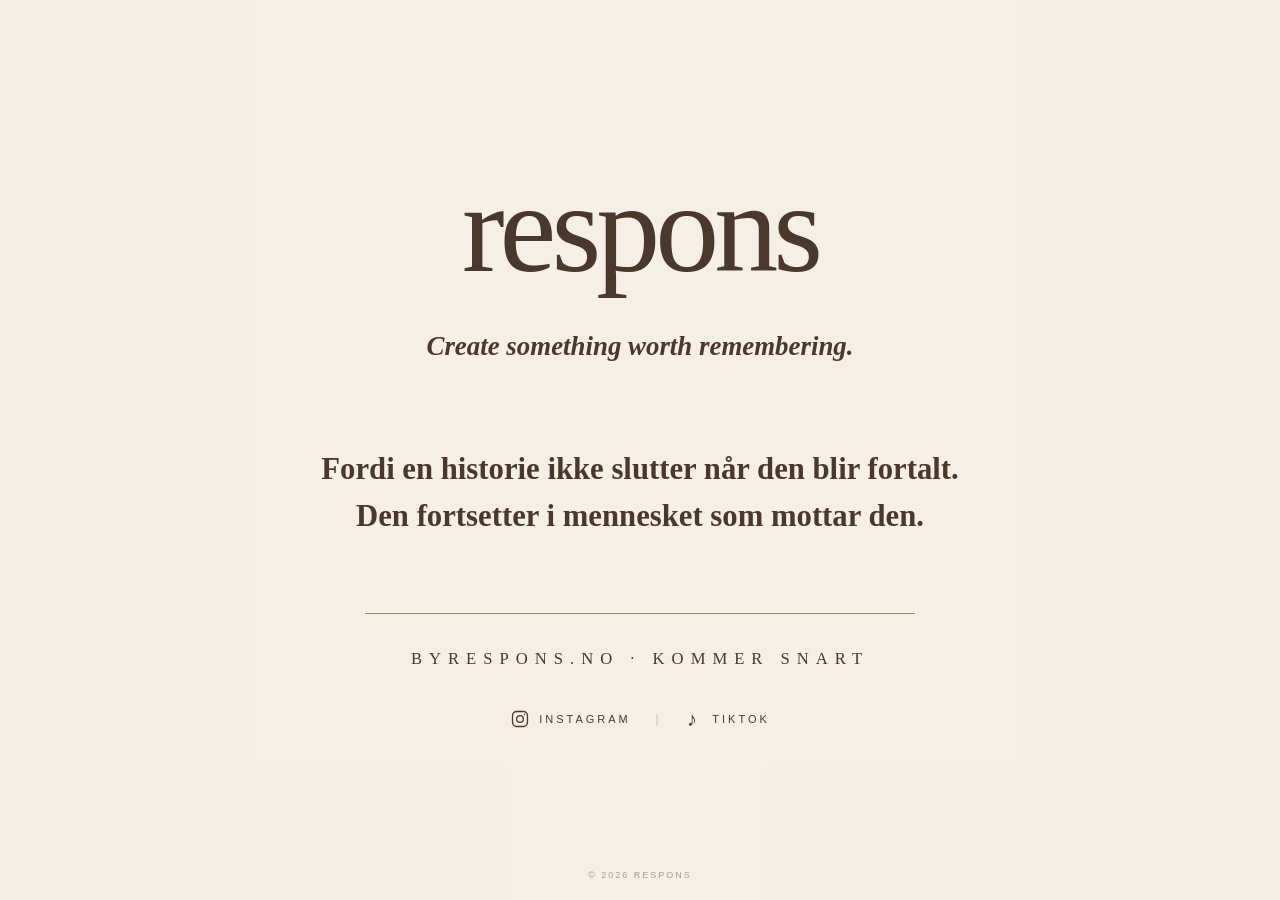
==== index.html @ 5f167d4d "Enhance SEO and improve layout in index.html Updated the title and meta description for SEO. Adjuste" ====
<!DOCTYPE html>
<html lang="no">
<head>
  <meta charset="UTF-8">
  <meta name="viewport" content="width=device-width, initial-scale=1.0">

  <title>RESPONS – Kommer snart</title>
  <meta
    name="description"
    content="RESPONS – Create something worth remembering. Kommer snart."
  >

  <style>

    /* -------------------------
       GRUNNOPPSETT
    ------------------------- */

    * {
      margin: 0;
      padding: 0;
      box-sizing: border-box;
    }

    html,
    body {
      width: 100%;
      min-height: 100%;
    }

    body {
      font-family: Georgia, "Times New Roman", serif;
      color: #4b382d;
      background-color: #f5eee5;
    }


    /* -------------------------
       HOVEDSIDEN
    ------------------------- */

    .page {
      position: relative;

      width: 100%;
      min-height: 100vh;
      min-height: 100svh;

      display: flex;
      justify-content: center;
      align-items: center;

      overflow: hidden;

      padding: 60px 30px;

      background-image: url("background.jpg");
      background-size: cover;
      background-position: center;
      background-repeat: no-repeat;
    }


    /* Et veldig svakt lag over bildet
       gjør teksten lettere å lese */

    .page::before {
      content: "";

      position: absolute;
      inset: 0;

      background: rgba(247, 240, 231, 0.05);

      pointer-events: none;
    }


    /* -------------------------
       INNHOLD
    ------------------------- */

    .content {
      position: relative;
      z-index: 1;

      width: 100%;
      max-width: 1000px;

      text-align: center;
    }


    /* -------------------------
       RESPONS-LOGO
    ------------------------- */

    .logo {
      font-family: Georgia, "Times New Roman", serif;

      font-size: clamp(80px, 10vw, 155px);
      font-weight: 400;

      line-height: 0.9;

      letter-spacing: -5px;

      color: #4b382d;

      text-transform: lowercase;
    }


    /* -------------------------
       ENGELSK TEKST
    ------------------------- */

    .tagline {
      margin-top: 42px;

      font-size: clamp(21px, 2.1vw, 34px);

      font-style: italic;
      font-weight: 600;

      line-height: 1.4;

      color: #4b382d;
    }


    /* -------------------------
       HOVEDTEKST
    ------------------------- */

    .story {
      max-width: 950px;

      margin: 80px auto 0;

      font-size: clamp(22px, 2.4vw, 38px);

      font-weight: 600;

      line-height: 1.55;

      color: #4b382d;
    }


    /* -------------------------
       GRØNN LINJE
    ------------------------- */

    .line {
      width: min(550px, 70%);

      height: 1px;

      margin: 72px auto 35px;

      background-color: #82906f;
    }


    /* -------------------------
       KOMMER SNART
    ------------------------- */

    .coming-soon {
      font-size: clamp(13px, 1.3vw, 19px);

      letter-spacing: 7px;

      text-transform: uppercase;

      color: #4b382d;
    }


    /* -------------------------
       SOSIALE MEDIER
    ------------------------- */

    .socials {
      margin-top: 40px;

      display: flex;
      align-items: center;
      justify-content: center;

      gap: 25px;

      flex-wrap: wrap;
    }


    .social-link {
      display: inline-flex;
      align-items: center;

      gap: 9px;

      color: #4b382d;

      text-decoration: none;

      font-family: Arial, Helvetica, sans-serif;

      font-size: 11px;

      letter-spacing: 3px;

      text-transform: uppercase;

      transition:
        opacity 0.25s ease,
        transform 0.25s ease;
    }


    .social-link:hover {
      opacity: 0.6;
      transform: translateY(-2px);
    }


    .social-divider {
      font-size: 13px;

      color: #4b382d;

      opacity: 0.4;
    }


    /* -------------------------
       INSTAGRAM-IKON
    ------------------------- */

    .instagram-icon {
      width: 20px;
      height: 20px;
    }


    /* -------------------------
       TIKTOK-IKON
    ------------------------- */

    .tiktok-icon {
      width: 20px;
      height: 20px;

      display: flex;
      align-items: center;
      justify-content: center;

      font-family: Arial, sans-serif;

      font-size: 20px;
      font-weight: bold;
    }


    /* -------------------------
       FOOTER
    ------------------------- */

    .footer {
      position: absolute;

      bottom: 20px;
      left: 0;

      width: 100%;

      z-index: 1;

      text-align: center;

      font-family: Arial, Helvetica, sans-serif;

      font-size: 9px;

      letter-spacing: 2px;

      text-transform: uppercase;

      color: #4b382d;

      opacity: 0.45;
    }


    /* -------------------------
       MOBIL
    ------------------------- */

    @media (max-width: 700px) {

      .page {
        padding: 45px 22px 80px;

        background-position: center center;
      }

      .logo {
        font-size: clamp(70px, 23vw, 105px);

        letter-spacing: -4px;
      }

      .tagline {
        margin-top: 28px;

        font-size: 20px;

        line-height: 1.45;
      }

      .story {
        margin-top: 55px;

        font-size: 21px;

        line-height: 1.55;
      }

      .story br {
        display: none;
      }

      .line {
        width: 70%;

        margin-top: 55px;

        margin-bottom: 28px;
      }

      .coming-soon {
        font-size: 12px;

        letter-spacing: 4px;

        line-height: 1.8;
      }

      .socials {
        margin-top: 32px;

        gap: 16px;
      }

      .social-link {
        font-size: 10px;

        letter-spacing: 2px;
      }

    }


    /* -------------------------
       VELDIG SMÅ MOBILER
    ------------------------- */

    @media (max-width: 400px) {

      .logo {
        font-size: 72px;
      }

      .story {
        font-size: 19px;
      }

      .social-divider {
        display: none;
      }

      .socials {
        flex-direction: column;

        gap: 16px;
      }

    }

  </style>
</head>


<body>


  <main class="page">


    <section class="content">


      <!-- LOGO -->

      <h1 class="logo">
        respons
      </h1>


      <!-- TAGLINE -->

      <p class="tagline">
        Create something worth remembering.
      </p>


      <!-- HOVEDTEKST -->

      <p class="story">
        Fordi en historie ikke slutter når den blir fortalt.<br>
        Den fortsetter i mennesket som mottar den.
      </p>


      <!-- LINJE -->

      <div class="line"></div>


      <!-- KOMMER SNART -->

      <p class="coming-soon">
        byrespons.no · kommer snart
      </p>


      <!-- SOSIALE MEDIER -->

      <div class="socials">


        <!-- INSTAGRAM -->

        <a
          class="social-link"
          href="https://www.instagram.com/byrespons/"
          target="_blank"
          rel="noopener noreferrer"
          aria-label="RESPONS på Instagram"
        >

          <svg
            class="instagram-icon"
            viewBox="0 0 24 24"
            fill="none"
            stroke="currentColor"
            stroke-width="1.6"
            stroke-linecap="round"
            stroke-linejoin="round"
          >

            <rect
              x="3"
              y="3"
              width="18"
              height="18"
              rx="5"
            ></rect>

            <circle
              cx="12"
              cy="12"
              r="4"
            ></circle>

            <circle
              cx="17.4"
              cy="6.6"
              r="0.9"
              fill="currentColor"
              stroke="none"
            ></circle>

          </svg>

          <span>
            Instagram
          </span>

        </a>


        <!-- SKILLE -->

        <span class="social-divider">
          |
        </span>


        <!-- TIKTOK -->

        <a
          class="social-link"
          href="https://www.tiktok.com/@byrespons"
          target="_blank"
          rel="noopener noreferrer"
          aria-label="RESPONS på TikTok"
        >

          <span class="tiktok-icon">
            ♪
          </span>

          <span>
            TikTok
          </span>

        </a>


      </div>


    </section>


    <!-- FOOTER -->

    <footer class="footer">
      © 2026 RESPONS
    </footer>


  </main>


</body>
</html>
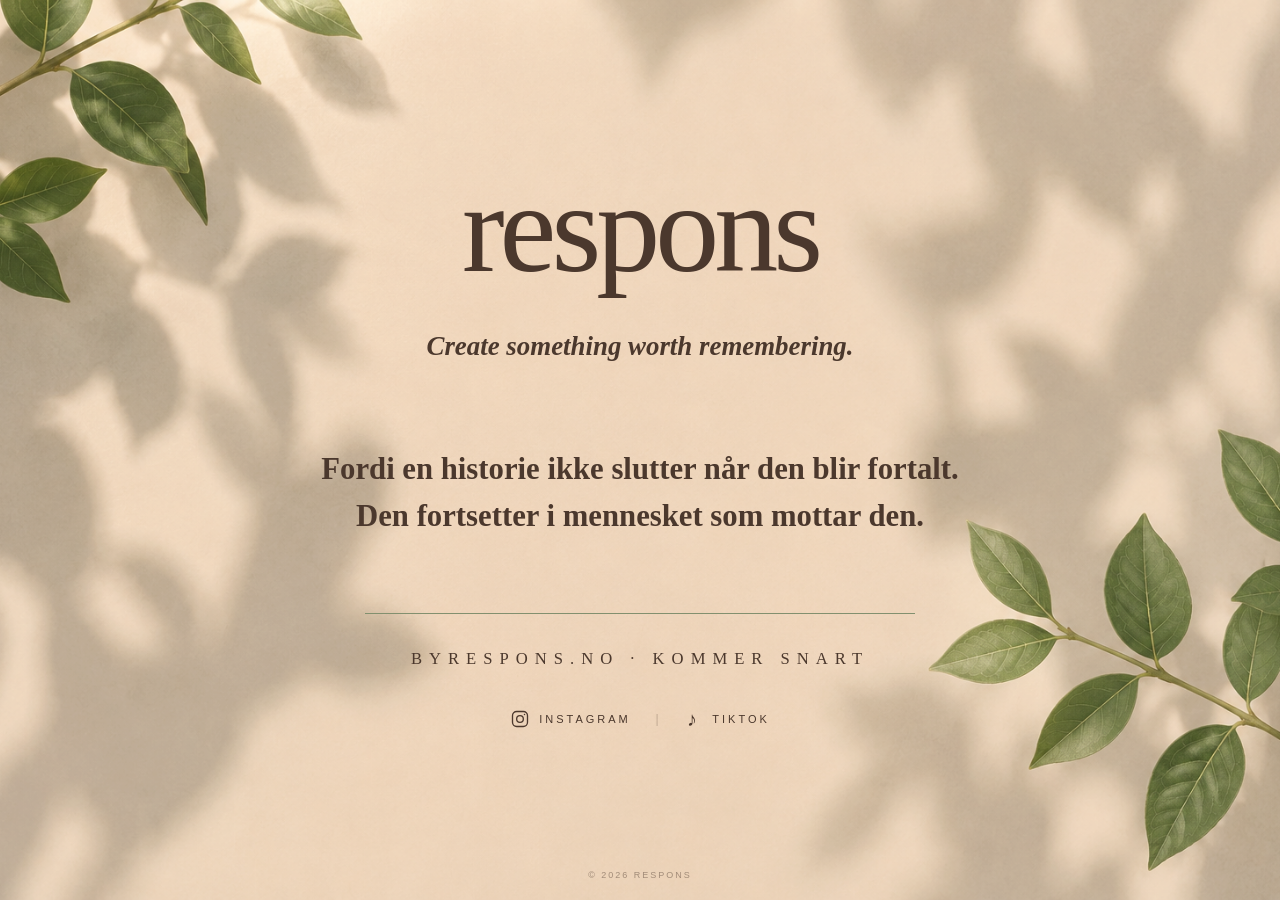
==== commit 81dfd25f: "Change background image to Bakgrunn nettside" ====
--- a/index.html
+++ b/index.html
@@ -54,7 +54,7 @@
 
       padding: 60px 30px;
 
-      background-image: url("background.jpg");
+      background-image: url("Bakgrunn%20nettside.png");
       background-size: cover;
       background-position: center;
       background-repeat: no-repeat;
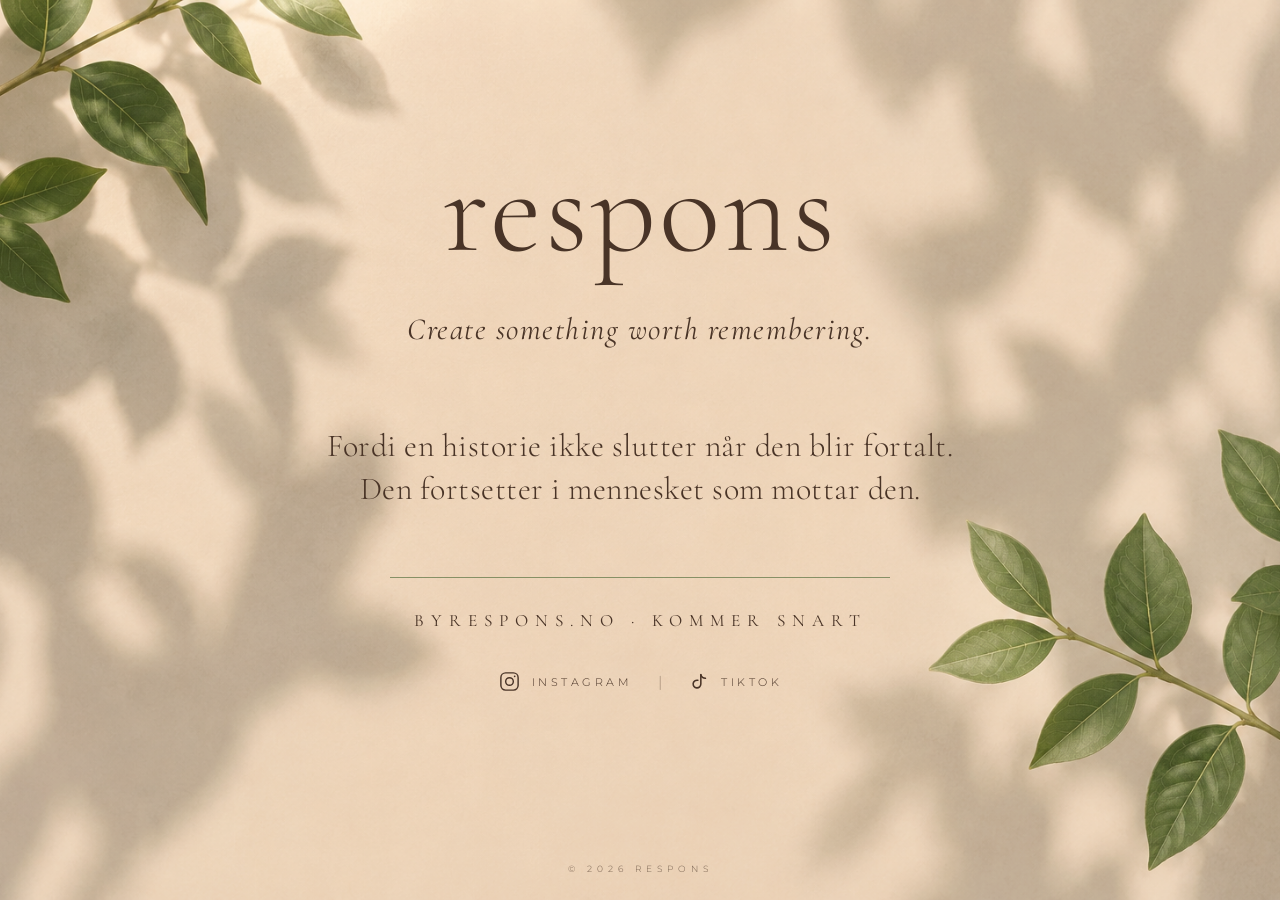
==== commit 1e07f3d3: "Refactor index.html for improved styling and layout Updated styles and structure for better design a" ====
--- a/index.html
+++ b/index.html
@@ -5,16 +5,22 @@
   <meta name="viewport" content="width=device-width, initial-scale=1.0">
 
   <title>RESPONS – Kommer snart</title>
+
   <meta
     name="description"
     content="RESPONS – Create something worth remembering. Kommer snart."
   >
 
+  <!-- Elegante fonter -->
+  <link rel="preconnect" href="https://fonts.googleapis.com">
+  <link rel="preconnect" href="https://fonts.gstatic.com" crossorigin>
+
+  <link
+    href="https://fonts.googleapis.com/css2?family=Cormorant+Garamond:ital,wght@0,300;0,400;1,400&family=Montserrat:wght@300;400&display=swap"
+    rel="stylesheet"
+  >
+
   <style>
-
-    /* -------------------------
-       GRUNNOPPSETT
-    ------------------------- */
 
     * {
       margin: 0;
@@ -29,15 +35,9 @@
     }
 
     body {
-      font-family: Georgia, "Times New Roman", serif;
-      color: #4b382d;
-      background-color: #f5eee5;
-    }
-
-
-    /* -------------------------
-       HOVEDSIDEN
-    ------------------------- */
+      background: #f3e6d4;
+      color: #493427;
+    }
 
     .page {
       position: relative;
@@ -47,169 +47,166 @@
       min-height: 100svh;
 
       display: flex;
+      align-items: center;
       justify-content: center;
-      align-items: center;
 
       overflow: hidden;
 
-      padding: 60px 30px;
+      padding: 55px 30px 80px;
 
       background-image: url("Bakgrunn%20nettside.png");
       background-size: cover;
-      background-position: center;
+      background-position: center center;
       background-repeat: no-repeat;
     }
 
-
-    /* Et veldig svakt lag over bildet
-       gjør teksten lettere å lese */
-
+    /* Svært svakt varmt filter */
     .page::before {
       content: "";
 
       position: absolute;
       inset: 0;
 
-      background: rgba(247, 240, 231, 0.05);
+      background: rgba(246, 231, 211, 0.025);
 
       pointer-events: none;
     }
-
-
-    /* -------------------------
-       INNHOLD
-    ------------------------- */
 
     .content {
       position: relative;
-      z-index: 1;
+      z-index: 2;
 
       width: 100%;
-      max-width: 1000px;
+      max-width: 1050px;
 
       text-align: center;
-    }
-
-
-    /* -------------------------
-       RESPONS-LOGO
-    ------------------------- */
+
+      transform: translateY(-10px);
+    }
+
+
+    /* RESPONS */
 
     .logo {
-      font-family: Georgia, "Times New Roman", serif;
-
-      font-size: clamp(80px, 10vw, 155px);
+      font-family: "Cormorant Garamond", Georgia, serif;
+
+      font-size: clamp(100px, 10vw, 170px);
+
+      font-weight: 300;
+
+      line-height: 0.75;
+
+      letter-spacing: 3px;
+
+      color: #493427;
+
+      text-transform: lowercase;
+    }
+
+
+    /* CREATE SOMETHING... */
+
+    .tagline {
+      margin-top: 54px;
+
+      font-family: "Cormorant Garamond", Georgia, serif;
+
+      font-size: clamp(26px, 2.4vw, 39px);
+
       font-weight: 400;
 
-      line-height: 0.9;
-
-      letter-spacing: -5px;
-
-      color: #4b382d;
-
-      text-transform: lowercase;
-    }
-
-
-    /* -------------------------
-       ENGELSK TEKST
-    ------------------------- */
-
-    .tagline {
-      margin-top: 42px;
-
-      font-size: clamp(21px, 2.1vw, 34px);
-
       font-style: italic;
-      font-weight: 600;
-
-      line-height: 1.4;
-
-      color: #4b382d;
-    }
-
-
-    /* -------------------------
-       HOVEDTEKST
-    ------------------------- */
+
+      letter-spacing: 1.5px;
+
+      line-height: 1.2;
+
+      color: #493427;
+    }
+
+
+    /* NORSK TEKST */
 
     .story {
       max-width: 950px;
 
-      margin: 80px auto 0;
-
-      font-size: clamp(22px, 2.4vw, 38px);
-
-      font-weight: 600;
-
-      line-height: 1.55;
-
-      color: #4b382d;
-    }
-
-
-    /* -------------------------
-       GRØNN LINJE
-    ------------------------- */
+      margin: 75px auto 0;
+
+      font-family: "Cormorant Garamond", Georgia, serif;
+
+      font-size: clamp(27px, 2.5vw, 42px);
+
+      font-weight: 300;
+
+      letter-spacing: 0.5px;
+
+      line-height: 1.35;
+
+      color: #493427;
+    }
+
+
+    /* LINJE */
 
     .line {
-      width: min(550px, 70%);
+      width: min(500px, 65%);
 
       height: 1px;
 
-      margin: 72px auto 35px;
-
-      background-color: #82906f;
-    }
-
-
-    /* -------------------------
-       KOMMER SNART
-    ------------------------- */
+      margin: 67px auto 32px;
+
+      background-color: rgba(101, 122, 74, 0.75);
+    }
+
+
+    /* BYRESPONS.NO */
 
     .coming-soon {
-      font-size: clamp(13px, 1.3vw, 19px);
+      font-family: "Cormorant Garamond", Georgia, serif;
+
+      font-size: clamp(15px, 1.35vw, 21px);
+
+      font-weight: 400;
 
       letter-spacing: 7px;
 
       text-transform: uppercase;
 
-      color: #4b382d;
-    }
-
-
-    /* -------------------------
-       SOSIALE MEDIER
-    ------------------------- */
+      color: #493427;
+    }
+
+
+    /* SOSIALE MEDIER */
 
     .socials {
-      margin-top: 40px;
+      margin-top: 39px;
 
       display: flex;
       align-items: center;
       justify-content: center;
 
-      gap: 25px;
+      gap: 26px;
 
       flex-wrap: wrap;
     }
-
 
     .social-link {
       display: inline-flex;
       align-items: center;
 
-      gap: 9px;
-
-      color: #4b382d;
+      gap: 11px;
+
+      color: #493427;
 
       text-decoration: none;
 
-      font-family: Arial, Helvetica, sans-serif;
+      font-family: "Montserrat", Arial, sans-serif;
 
       font-size: 11px;
 
-      letter-spacing: 3px;
+      font-weight: 300;
+
+      letter-spacing: 3.5px;
 
       text-transform: uppercase;
 
@@ -218,113 +215,115 @@
         transform 0.25s ease;
     }
 
-
     .social-link:hover {
-      opacity: 0.6;
+      opacity: 0.55;
       transform: translateY(-2px);
     }
 
-
     .social-divider {
-      font-size: 13px;
-
-      color: #4b382d;
-
-      opacity: 0.4;
-    }
-
-
-    /* -------------------------
-       INSTAGRAM-IKON
-    ------------------------- */
+      font-family: "Montserrat", Arial, sans-serif;
+
+      font-size: 15px;
+
+      font-weight: 300;
+
+      opacity: 0.45;
+    }
+
+
+    /* INSTAGRAM */
 
     .instagram-icon {
-      width: 20px;
-      height: 20px;
-    }
-
-
-    /* -------------------------
-       TIKTOK-IKON
-    ------------------------- */
+      width: 23px;
+      height: 23px;
+    }
+
+
+    /* TIKTOK */
 
     .tiktok-icon {
-      width: 20px;
-      height: 20px;
-
-      display: flex;
+      width: 22px;
+      height: 22px;
+
+      display: inline-flex;
       align-items: center;
       justify-content: center;
-
-      font-family: Arial, sans-serif;
-
-      font-size: 20px;
-      font-weight: bold;
-    }
-
-
-    /* -------------------------
-       FOOTER
-    ------------------------- */
+    }
+
+
+    /* FOOTER */
 
     .footer {
       position: absolute;
 
-      bottom: 20px;
+      bottom: 26px;
       left: 0;
 
       width: 100%;
 
-      z-index: 1;
+      z-index: 2;
 
       text-align: center;
 
-      font-family: Arial, Helvetica, sans-serif;
+      font-family: "Montserrat", Arial, sans-serif;
 
       font-size: 9px;
 
-      letter-spacing: 2px;
+      font-weight: 300;
+
+      letter-spacing: 5px;
 
       text-transform: uppercase;
 
-      color: #4b382d;
-
-      opacity: 0.45;
-    }
-
-
-    /* -------------------------
-       MOBIL
-    ------------------------- */
+      color: #493427;
+
+      opacity: 0.7;
+    }
+
+
+    /* MOBIL */
 
     @media (max-width: 700px) {
 
       .page {
-        padding: 45px 22px 80px;
+        min-height: 100svh;
+
+        padding:
+          max(50px, env(safe-area-inset-top))
+          22px
+          90px;
 
         background-position: center center;
       }
 
+      .content {
+        transform: translateY(-5px);
+      }
+
       .logo {
-        font-size: clamp(70px, 23vw, 105px);
-
-        letter-spacing: -4px;
+        font-size: clamp(78px, 25vw, 110px);
+
+        line-height: 0.85;
+
+        letter-spacing: 1px;
       }
 
       .tagline {
-        margin-top: 28px;
-
-        font-size: 20px;
-
-        line-height: 1.45;
+        margin-top: 35px;
+
+        font-size: clamp(22px, 6vw, 27px);
+
+        line-height: 1.25;
       }
 
       .story {
-        margin-top: 55px;
-
-        font-size: 21px;
-
-        line-height: 1.55;
+        margin-top: 57px;
+
+        max-width: 500px;
+
+        font-size: clamp(21px, 5.7vw, 27px);
+
+        line-height: 1.4;
       }
 
       .story br {
@@ -332,11 +331,10 @@
       }
 
       .line {
-        width: 70%;
+        width: 68%;
 
         margin-top: 55px;
-
-        margin-bottom: 28px;
+        margin-bottom: 29px;
       }
 
       .coming-soon {
@@ -344,48 +342,61 @@
 
         letter-spacing: 4px;
 
-        line-height: 1.8;
+        line-height: 1.6;
       }
 
       .socials {
-        margin-top: 32px;
-
-        gap: 16px;
+        margin-top: 33px;
+
+        gap: 18px;
       }
 
       .social-link {
-        font-size: 10px;
-
-        letter-spacing: 2px;
-      }
-
-    }
-
-
-    /* -------------------------
-       VELDIG SMÅ MOBILER
-    ------------------------- */
-
-    @media (max-width: 400px) {
+        font-size: 9px;
+
+        letter-spacing: 2.5px;
+      }
+
+      .instagram-icon,
+      .tiktok-icon {
+        width: 19px;
+        height: 19px;
+      }
+
+      .footer {
+        bottom: 18px;
+
+        font-size: 8px;
+
+        letter-spacing: 3px;
+      }
+    }
+
+
+    /* VELDIG SMÅ MOBILER */
+
+    @media (max-width: 390px) {
 
       .logo {
-        font-size: 72px;
+        font-size: 76px;
+      }
+
+      .tagline {
+        font-size: 21px;
       }
 
       .story {
-        font-size: 19px;
+        font-size: 20px;
+      }
+
+      .socials {
+        gap: 14px;
       }
 
       .social-divider {
         display: none;
       }
 
-      .socials {
-        flex-direction: column;
-
-        gap: 16px;
-      }
-
     }
 
   </style>
@@ -394,51 +405,31 @@
 
 <body>
 
-
   <main class="page">
 
-
     <section class="content">
-
-
-      <!-- LOGO -->
 
       <h1 class="logo">
         respons
       </h1>
 
-
-      <!-- TAGLINE -->
-
       <p class="tagline">
         Create something worth remembering.
       </p>
-
-
-      <!-- HOVEDTEKST -->
 
       <p class="story">
         Fordi en historie ikke slutter når den blir fortalt.<br>
         Den fortsetter i mennesket som mottar den.
       </p>
 
-
-      <!-- LINJE -->
-
       <div class="line"></div>
-
-
-      <!-- KOMMER SNART -->
 
       <p class="coming-soon">
         byrespons.no · kommer snart
       </p>
 
 
-      <!-- SOSIALE MEDIER -->
-
       <div class="socials">
-
 
         <!-- INSTAGRAM -->
 
@@ -455,7 +446,7 @@
             viewBox="0 0 24 24"
             fill="none"
             stroke="currentColor"
-            stroke-width="1.6"
+            stroke-width="1.5"
             stroke-linecap="round"
             stroke-linejoin="round"
           >
@@ -484,14 +475,10 @@
 
           </svg>
 
-          <span>
-            Instagram
-          </span>
+          <span>Instagram</span>
 
         </a>
 
-
-        <!-- SKILLE -->
 
         <span class="social-divider">
           |
@@ -508,32 +495,36 @@
           aria-label="RESPONS på TikTok"
         >
 
-          <span class="tiktok-icon">
-            ♪
-          </span>
-
-          <span>
-            TikTok
-          </span>
+          <svg
+            class="tiktok-icon"
+            viewBox="0 0 24 24"
+            fill="none"
+            stroke="currentColor"
+            stroke-width="1.7"
+            stroke-linecap="round"
+            stroke-linejoin="round"
+          >
+
+            <path d="M14 4v10.2a4.2 4.2 0 1 1-3.3-4.1"></path>
+
+            <path d="M14 4c.7 2.4 2.3 3.8 5 4"></path>
+
+          </svg>
+
+          <span>TikTok</span>
 
         </a>
 
-
       </div>
 
-
     </section>
 
-
-    <!-- FOOTER -->
 
     <footer class="footer">
       © 2026 RESPONS
     </footer>
 
-
   </main>
-
 
 </body>
 </html>
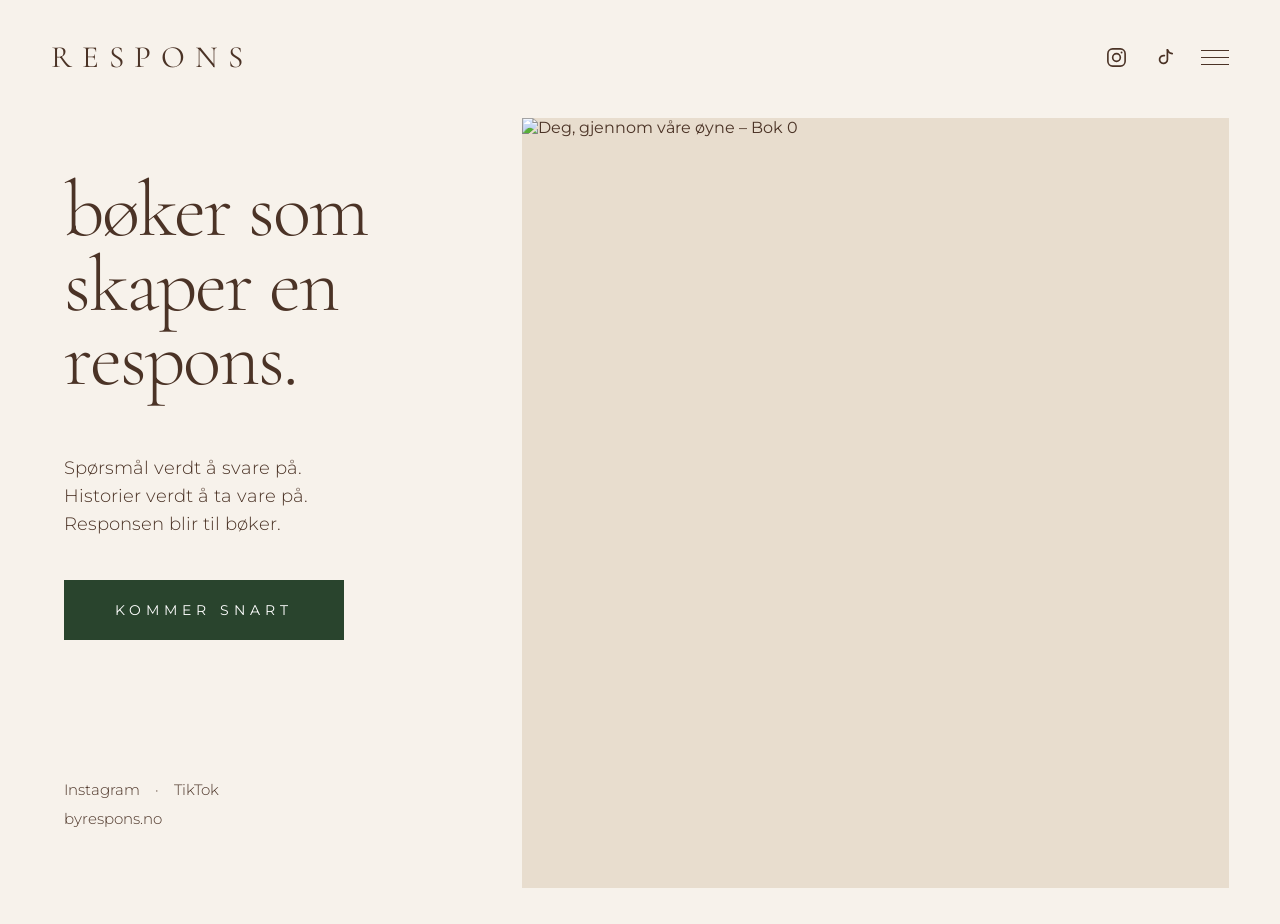
==== commit c48438b9: "Revise index.html for content and styling updates Updated the content, styles, and structure of the " ====
--- a/index.html
+++ b/index.html
@@ -8,495 +8,299 @@
 
   <meta
     name="description"
-    content="RESPONS – Create something worth remembering. Kommer snart."
+    content="Bøker som skaper en respons. Spørsmål verdt å svare på. Historier verdt å ta vare på."
   >
 
-  <!-- Elegante fonter -->
   <link rel="preconnect" href="https://fonts.googleapis.com">
   <link rel="preconnect" href="https://fonts.gstatic.com" crossorigin>
 
   <link
-    href="https://fonts.googleapis.com/css2?family=Cormorant+Garamond:ital,wght@0,300;0,400;1,400&family=Montserrat:wght@300;400&display=swap"
+    href="https://fonts.googleapis.com/css2?family=Cormorant+Garamond:wght@300;400;500&family=Montserrat:wght@300;400&display=swap"
     rel="stylesheet"
   >
 
   <style>
-
     * {
       margin: 0;
       padding: 0;
       box-sizing: border-box;
     }
 
-    html,
+    html {
+      scroll-behavior: smooth;
+    }
+
     body {
-      width: 100%;
-      min-height: 100%;
-    }
-
-    body {
-      background: #f3e6d4;
-      color: #493427;
+      background: #f7f2eb;
+      color: #4b3326;
+      font-family: "Montserrat", Arial, sans-serif;
+    }
+
+    a {
+      color: inherit;
     }
 
     .page {
-      position: relative;
-
-      width: 100%;
       min-height: 100vh;
-      min-height: 100svh;
-
+      padding: 38px 4vw 36px;
+    }
+
+    .header {
+      display: flex;
+      justify-content: space-between;
+      align-items: center;
+      margin-bottom: 42px;
+    }
+
+    .brand {
+      font-family: "Cormorant Garamond", Georgia, serif;
+      font-size: 31px;
+      font-weight: 400;
+      letter-spacing: 10px;
+      text-transform: uppercase;
+    }
+
+    .header-links {
       display: flex;
       align-items: center;
-      justify-content: center;
-
-      overflow: hidden;
-
-      padding: 55px 30px 80px;
-
-      background-image: url("Bakgrunn%20nettside.png");
-      background-size: cover;
-      background-position: center center;
-      background-repeat: no-repeat;
-    }
-
-    /* Svært svakt varmt filter */
-    .page::before {
-      content: "";
-
-      position: absolute;
-      inset: 0;
-
-      background: rgba(246, 231, 211, 0.025);
-
-      pointer-events: none;
-    }
-
-    .content {
-      position: relative;
-      z-index: 2;
-
-      width: 100%;
-      max-width: 1050px;
-
-      text-align: center;
-
-      transform: translateY(-10px);
-    }
-
-
-    /* RESPONS */
-
-    .logo {
-      font-family: "Cormorant Garamond", Georgia, serif;
-
-      font-size: clamp(100px, 10vw, 170px);
-
-      font-weight: 300;
-
-      line-height: 0.75;
-
-      letter-spacing: 3px;
-
-      color: #493427;
-
-      text-transform: lowercase;
-    }
-
-
-    /* CREATE SOMETHING... */
-
-    .tagline {
-      margin-top: 54px;
-
-      font-family: "Cormorant Garamond", Georgia, serif;
-
-      font-size: clamp(26px, 2.4vw, 39px);
-
-      font-weight: 400;
-
-      font-style: italic;
-
-      letter-spacing: 1.5px;
-
-      line-height: 1.2;
-
-      color: #493427;
-    }
-
-
-    /* NORSK TEKST */
-
-    .story {
-      max-width: 950px;
-
-      margin: 75px auto 0;
-
-      font-family: "Cormorant Garamond", Georgia, serif;
-
-      font-size: clamp(27px, 2.5vw, 42px);
-
-      font-weight: 300;
-
-      letter-spacing: 0.5px;
-
-      line-height: 1.35;
-
-      color: #493427;
-    }
-
-
-    /* LINJE */
-
-    .line {
-      width: min(500px, 65%);
-
-      height: 1px;
-
-      margin: 67px auto 32px;
-
-      background-color: rgba(101, 122, 74, 0.75);
-    }
-
-
-    /* BYRESPONS.NO */
-
-    .coming-soon {
-      font-family: "Cormorant Garamond", Georgia, serif;
-
-      font-size: clamp(15px, 1.35vw, 21px);
-
-      font-weight: 400;
-
-      letter-spacing: 7px;
-
-      text-transform: uppercase;
-
-      color: #493427;
-    }
-
-
-    /* SOSIALE MEDIER */
-
-    .socials {
-      margin-top: 39px;
-
-      display: flex;
-      align-items: center;
-      justify-content: center;
-
-      gap: 26px;
-
-      flex-wrap: wrap;
-    }
-
-    .social-link {
-      display: inline-flex;
-      align-items: center;
-
-      gap: 11px;
-
-      color: #493427;
-
-      text-decoration: none;
-
-      font-family: "Montserrat", Arial, sans-serif;
-
-      font-size: 11px;
-
-      font-weight: 300;
-
-      letter-spacing: 3.5px;
-
-      text-transform: uppercase;
-
-      transition:
-        opacity 0.25s ease,
-        transform 0.25s ease;
-    }
-
-    .social-link:hover {
-      opacity: 0.55;
-      transform: translateY(-2px);
-    }
-
-    .social-divider {
-      font-family: "Montserrat", Arial, sans-serif;
-
-      font-size: 15px;
-
-      font-weight: 300;
-
-      opacity: 0.45;
-    }
-
-
-    /* INSTAGRAM */
-
-    .instagram-icon {
-      width: 23px;
-      height: 23px;
-    }
-
-
-    /* TIKTOK */
-
-    .tiktok-icon {
-      width: 22px;
-      height: 22px;
-
+      gap: 22px;
+    }
+
+    .icon-link {
+      width: 27px;
+      height: 27px;
       display: inline-flex;
       align-items: center;
       justify-content: center;
-    }
-
-
-    /* FOOTER */
-
-    .footer {
-      position: absolute;
-
-      bottom: 26px;
-      left: 0;
-
+      text-decoration: none;
+      transition: opacity 0.2s ease;
+    }
+
+    .icon-link:hover {
+      opacity: 0.55;
+    }
+
+    .icon-link svg {
+      width: 23px;
+      height: 23px;
+    }
+
+    .menu {
+      width: 28px;
+      display: flex;
+      flex-direction: column;
+      gap: 6px;
+      cursor: default;
+    }
+
+    .menu span {
       width: 100%;
-
-      z-index: 2;
-
-      text-align: center;
-
+      height: 1px;
+      background: #4b3326;
+    }
+
+    .hero {
+      min-height: calc(100vh - 130px);
+      display: grid;
+      grid-template-columns: 40% 60%;
+      align-items: stretch;
+    }
+
+    .hero-copy {
+      display: flex;
+      flex-direction: column;
+      justify-content: center;
+      padding: 55px 6vw 55px 1vw;
+    }
+
+    .hero-copy h1 {
+      font-family: "Cormorant Garamond", Georgia, serif;
+      font-size: clamp(70px, 6.2vw, 115px);
+      line-height: 0.94;
+      font-weight: 300;
+      letter-spacing: -2px;
+      max-width: 600px;
+    }
+
+    .description {
+      margin-top: 58px;
       font-family: "Montserrat", Arial, sans-serif;
-
-      font-size: 9px;
-
+      font-size: clamp(18px, 1.25vw, 24px);
+      line-height: 1.55;
       font-weight: 300;
-
+      max-width: 520px;
+    }
+
+    .cta {
+      margin-top: 42px;
+      display: inline-flex;
+      align-items: center;
+      justify-content: center;
+      width: fit-content;
+      min-width: 280px;
+      padding: 21px 34px;
+      background: #29442d;
+      color: #fff;
+      text-decoration: none;
+      text-transform: uppercase;
       letter-spacing: 5px;
-
-      text-transform: uppercase;
-
-      color: #493427;
-
-      opacity: 0.7;
-    }
-
-
-    /* MOBIL */
-
-    @media (max-width: 700px) {
-
+      font-size: 14px;
+      transition:
+        transform 0.2s ease,
+        opacity 0.2s ease;
+    }
+
+    .cta:hover {
+      transform: translateY(-2px);
+      opacity: 0.9;
+    }
+
+    .social-bottom {
+      margin-top: auto;
+      padding-top: 65px;
+      font-family: "Montserrat", Arial, sans-serif;
+      font-size: 15px;
+      line-height: 1.9;
+      font-weight: 300;
+    }
+
+    .social-bottom a {
+      text-decoration: none;
+    }
+
+    .social-bottom a:hover {
+      text-decoration: underline;
+    }
+
+    .dot {
+      padding: 0 11px;
+    }
+
+    .hero-image {
+      min-height: 760px;
+      overflow: hidden;
+      background: #e8ddce;
+    }
+
+    .hero-image img {
+      width: 100%;
+      height: 100%;
+      display: block;
+      object-fit: cover;
+      object-position: center;
+    }
+
+    @media (max-width: 900px) {
       .page {
-        min-height: 100svh;
-
-        padding:
-          max(50px, env(safe-area-inset-top))
-          22px
-          90px;
-
-        background-position: center center;
-      }
-
-      .content {
-        transform: translateY(-5px);
-      }
-
-      .logo {
-        font-size: clamp(78px, 25vw, 110px);
-
-        line-height: 0.85;
-
-        letter-spacing: 1px;
-      }
-
-      .tagline {
-        margin-top: 35px;
-
-        font-size: clamp(22px, 6vw, 27px);
-
-        line-height: 1.25;
-      }
-
-      .story {
-        margin-top: 57px;
-
-        max-width: 500px;
-
-        font-size: clamp(21px, 5.7vw, 27px);
-
-        line-height: 1.4;
-      }
-
-      .story br {
-        display: none;
-      }
-
-      .line {
-        width: 68%;
-
-        margin-top: 55px;
-        margin-bottom: 29px;
-      }
-
-      .coming-soon {
+        padding: 28px 20px 35px;
+      }
+
+      .header {
+        margin-bottom: 30px;
+      }
+
+      .brand {
+        font-size: 24px;
+        letter-spacing: 7px;
+      }
+
+      .header-links {
+        gap: 16px;
+      }
+
+      .hero {
+        min-height: auto;
+        display: flex;
+        flex-direction: column;
+      }
+
+      .hero-copy {
+        padding: 45px 4px 45px;
+      }
+
+      .hero-copy h1 {
+        font-size: clamp(63px, 17vw, 92px);
+        max-width: 100%;
+      }
+
+      .description {
+        margin-top: 38px;
+        font-size: 18px;
+      }
+
+      .cta {
+        margin-top: 32px;
+        min-width: 0;
+        width: 100%;
+        max-width: 310px;
+      }
+
+      .social-bottom {
+        margin-top: 45px;
+        padding-top: 0;
+      }
+
+      .hero-image {
+        min-height: 0;
+        aspect-ratio: 1 / 1.1;
+      }
+    }
+
+    @media (max-width: 480px) {
+      .page {
+        padding: 23px 17px 25px;
+      }
+
+      .brand {
+        font-size: 20px;
+        letter-spacing: 6px;
+      }
+
+      .hero-copy {
+        padding-top: 34px;
+      }
+
+      .hero-copy h1 {
+        font-size: 64px;
+        line-height: 0.95;
+      }
+
+      .description {
+        font-size: 16px;
+      }
+
+      .cta {
         font-size: 12px;
-
         letter-spacing: 4px;
-
-        line-height: 1.6;
-      }
-
-      .socials {
-        margin-top: 33px;
-
-        gap: 18px;
-      }
-
-      .social-link {
-        font-size: 9px;
-
-        letter-spacing: 2.5px;
-      }
-
-      .instagram-icon,
-      .tiktok-icon {
-        width: 19px;
-        height: 19px;
-      }
-
-      .footer {
-        bottom: 18px;
-
-        font-size: 8px;
-
-        letter-spacing: 3px;
-      }
-    }
-
-
-    /* VELDIG SMÅ MOBILER */
-
-    @media (max-width: 390px) {
-
-      .logo {
-        font-size: 76px;
-      }
-
-      .tagline {
-        font-size: 21px;
-      }
-
-      .story {
-        font-size: 20px;
-      }
-
-      .socials {
-        gap: 14px;
-      }
-
-      .social-divider {
-        display: none;
-      }
-
-    }
-
+      }
+
+      .social-bottom {
+        font-size: 13px;
+      }
+    }
   </style>
 </head>
 
-
 <body>
 
-  <main class="page">
-
-    <section class="content">
-
-      <h1 class="logo">
-        respons
-      </h1>
-
-      <p class="tagline">
-        Create something worth remembering.
-      </p>
-
-      <p class="story">
-        Fordi en historie ikke slutter når den blir fortalt.<br>
-        Den fortsetter i mennesket som mottar den.
-      </p>
-
-      <div class="line"></div>
-
-      <p class="coming-soon">
-        byrespons.no · kommer snart
-      </p>
-
-
-      <div class="socials">
-
-        <!-- INSTAGRAM -->
+  <div class="page">
+
+    <header class="header">
+
+      <div class="brand">
+        RESPONS
+      </div>
+
+      <div class="header-links">
 
         <a
-          class="social-link"
+          class="icon-link"
           href="https://www.instagram.com/byrespons/"
           target="_blank"
           rel="noopener noreferrer"
-          aria-label="RESPONS på Instagram"
+          aria-label="Instagram"
         >
-
           <svg
-            class="instagram-icon"
-            viewBox="0 0 24 24"
-            fill="none"
-            stroke="currentColor"
-            stroke-width="1.5"
-            stroke-linecap="round"
-            stroke-linejoin="round"
-          >
-
-            <rect
-              x="3"
-              y="3"
-              width="18"
-              height="18"
-              rx="5"
-            ></rect>
-
-            <circle
-              cx="12"
-              cy="12"
-              r="4"
-            ></circle>
-
-            <circle
-              cx="17.4"
-              cy="6.6"
-              r="0.9"
-              fill="currentColor"
-              stroke="none"
-            ></circle>
-
-          </svg>
-
-          <span>Instagram</span>
-
-        </a>
-
-
-        <span class="social-divider">
-          |
-        </span>
-
-
-        <!-- TIKTOK -->
-
-        <a
-          class="social-link"
-          href="https://www.tiktok.com/@byrespons"
-          target="_blank"
-          rel="noopener noreferrer"
-          aria-label="RESPONS på TikTok"
-        >
-
-          <svg
-            class="tiktok-icon"
             viewBox="0 0 24 24"
             fill="none"
             stroke="currentColor"
@@ -504,27 +308,111 @@
             stroke-linecap="round"
             stroke-linejoin="round"
           >
-
-            <path d="M14 4v10.2a4.2 4.2 0 1 1-3.3-4.1"></path>
-
-            <path d="M14 4c.7 2.4 2.3 3.8 5 4"></path>
-
+            <rect x="3" y="3" width="18" height="18" rx="5"></rect>
+            <circle cx="12" cy="12" r="4"></circle>
+            <circle cx="17.3" cy="6.7" r="1" fill="currentColor" stroke="none"></circle>
           </svg>
-
-          <span>TikTok</span>
-
         </a>
 
+        <a
+          class="icon-link"
+          href="https://www.tiktok.com/@byrespons"
+          target="_blank"
+          rel="noopener noreferrer"
+          aria-label="TikTok"
+        >
+          <svg
+            viewBox="0 0 24 24"
+            fill="none"
+            stroke="currentColor"
+            stroke-width="1.8"
+            stroke-linecap="round"
+            stroke-linejoin="round"
+          >
+            <path d="M14 4v10.1a4.1 4.1 0 1 1-3.2-4"></path>
+            <path d="M14 4c.7 2.3 2.4 3.7 5 4"></path>
+          </svg>
+        </a>
+
+        <div class="menu" aria-hidden="true">
+          <span></span>
+          <span></span>
+          <span></span>
+        </div>
+
       </div>
 
-    </section>
-
-
-    <footer class="footer">
-      © 2026 RESPONS
-    </footer>
-
-  </main>
+    </header>
+
+
+    <main class="hero">
+
+      <section class="hero-copy">
+
+        <h1>
+          bøker som<br>
+          skaper en<br>
+          respons.
+        </h1>
+
+        <div class="description">
+          <p>Spørsmål verdt å svare på.</p>
+          <p>Historier verdt å ta vare på.</p>
+          <p>Responsen blir til bøker.</p>
+        </div>
+
+        <a
+          class="cta"
+          href="https://www.instagram.com/byrespons/"
+          target="_blank"
+          rel="noopener noreferrer"
+        >
+          Kommer snart
+        </a>
+
+        <div class="social-bottom">
+
+          <div>
+            <a
+              href="https://www.instagram.com/byrespons/"
+              target="_blank"
+              rel="noopener noreferrer"
+            >
+              Instagram
+            </a>
+
+            <span class="dot">·</span>
+
+            <a
+              href="https://www.tiktok.com/@byrespons"
+              target="_blank"
+              rel="noopener noreferrer"
+            >
+              TikTok
+            </a>
+          </div>
+
+          <div>
+            byrespons.no
+          </div>
+
+        </div>
+
+      </section>
+
+
+      <section class="hero-image">
+
+        <img
+          src="bok.jpg"
+          alt="Deg, gjennom våre øyne – Bok 0"
+        >
+
+      </section>
+
+    </main>
+
+  </div>
 
 </body>
 </html>
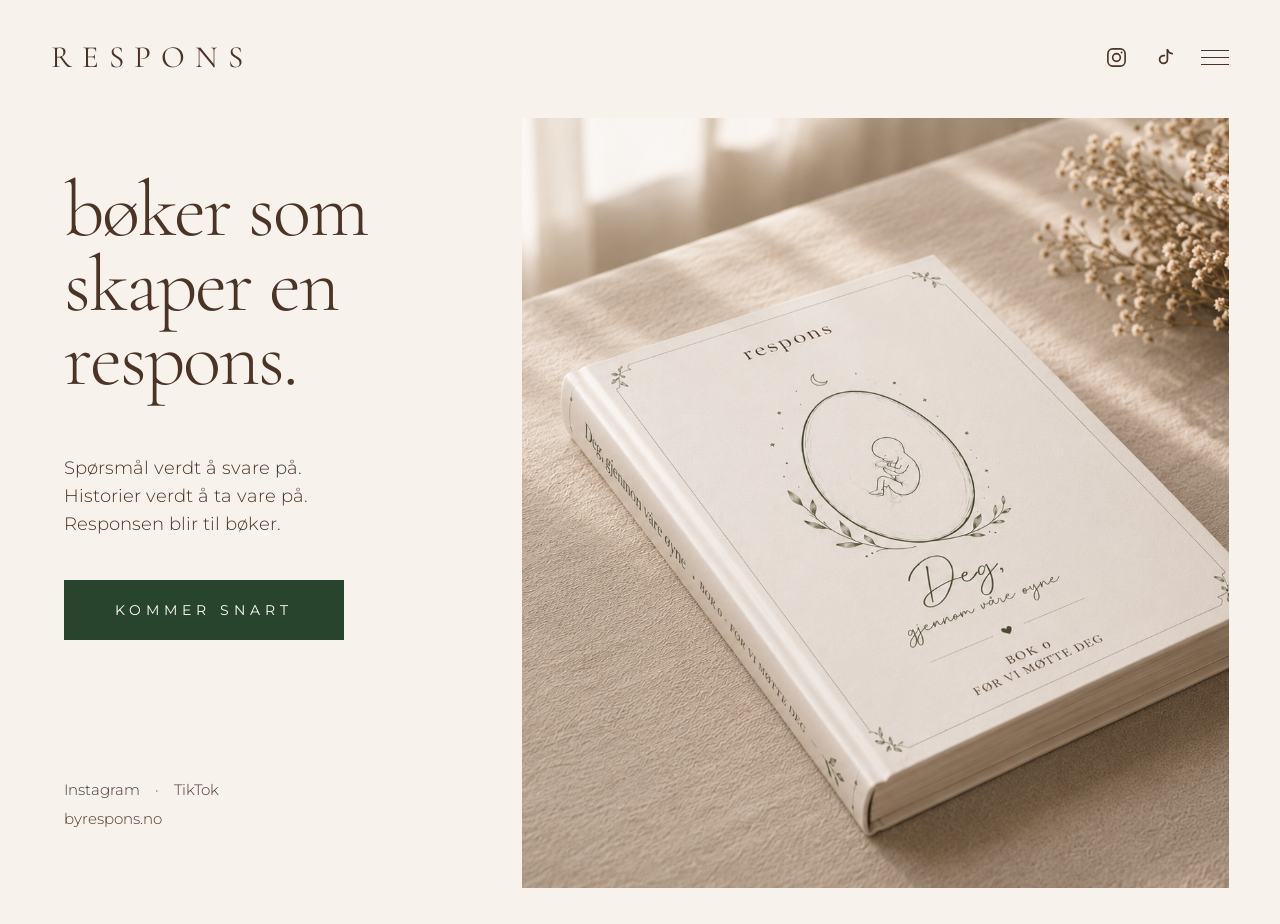
==== commit 25b8dc38: "Update image source in hero section" ====
--- a/index.html
+++ b/index.html
@@ -404,7 +404,7 @@
       <section class="hero-image">
 
         <img
-          src="bok.jpg"
+          src="Bok%200.png"
           alt="Deg, gjennom våre øyne – Bok 0"
         >
 
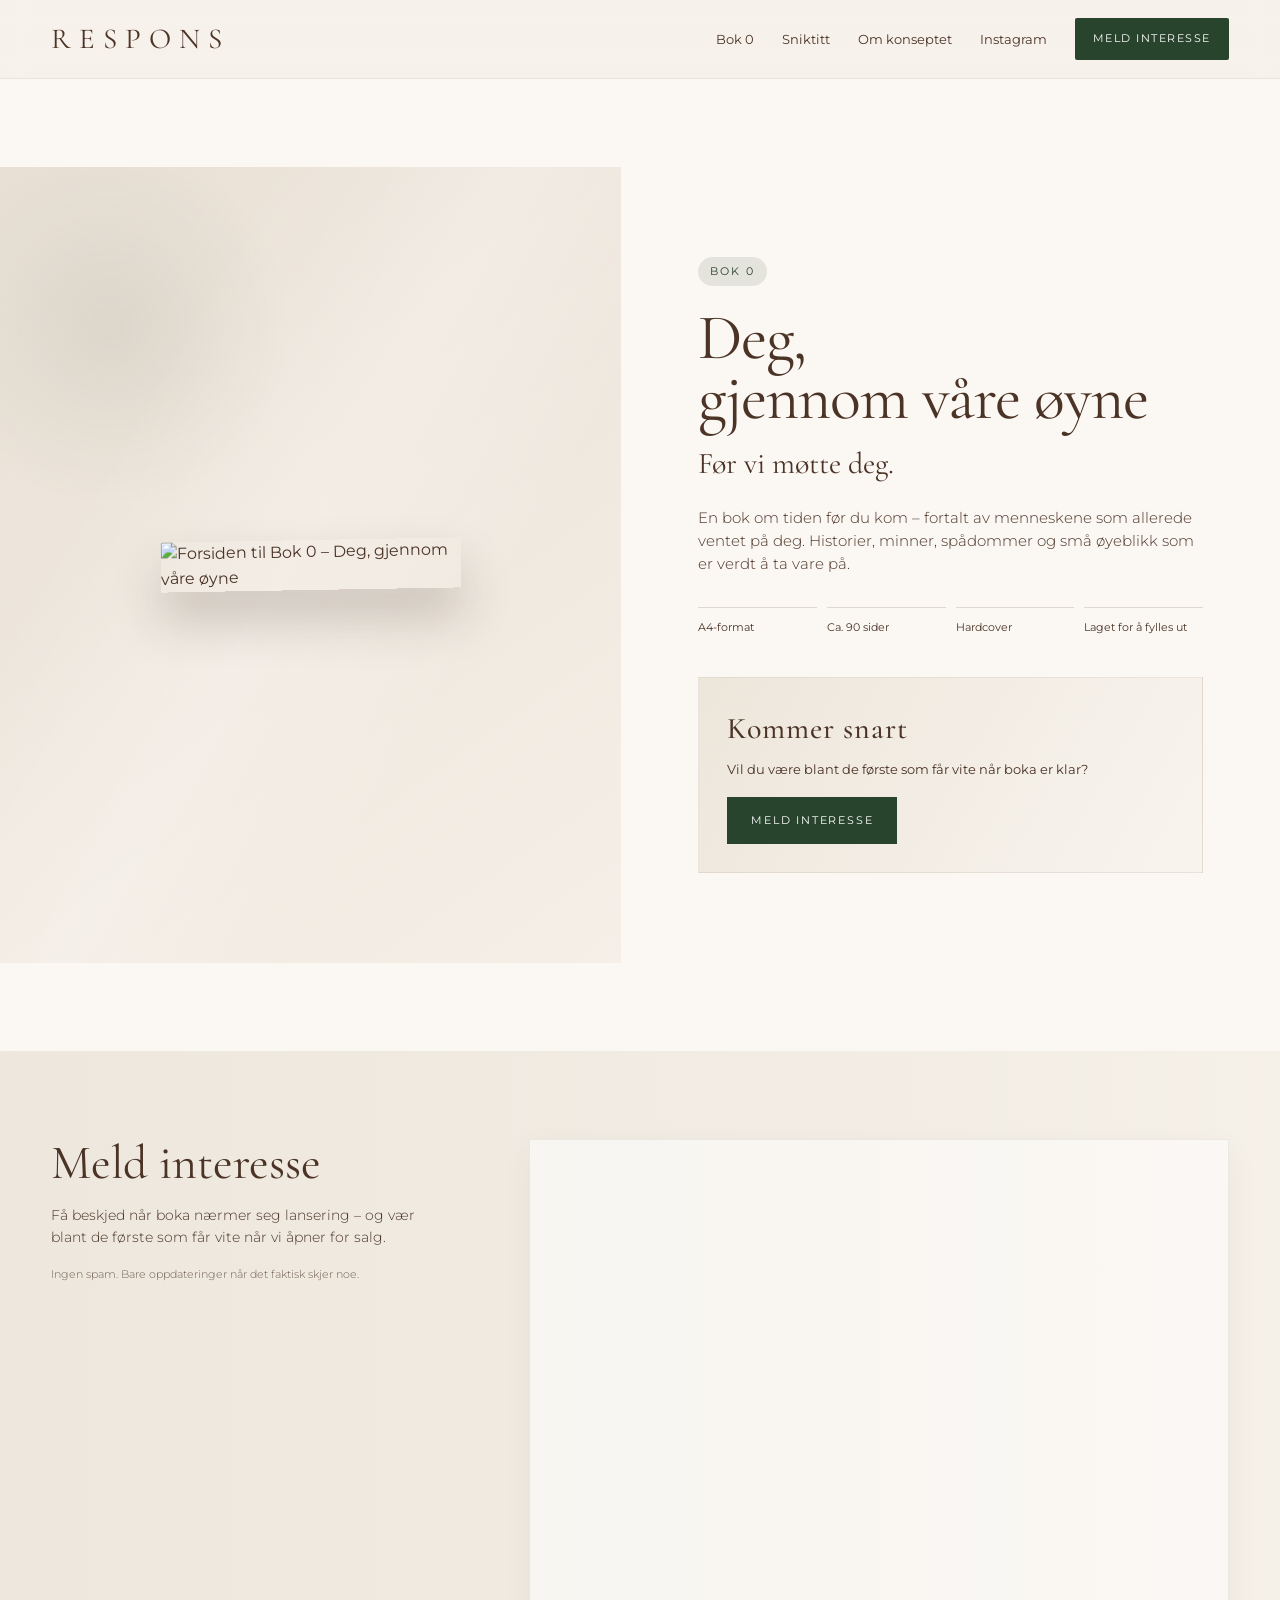
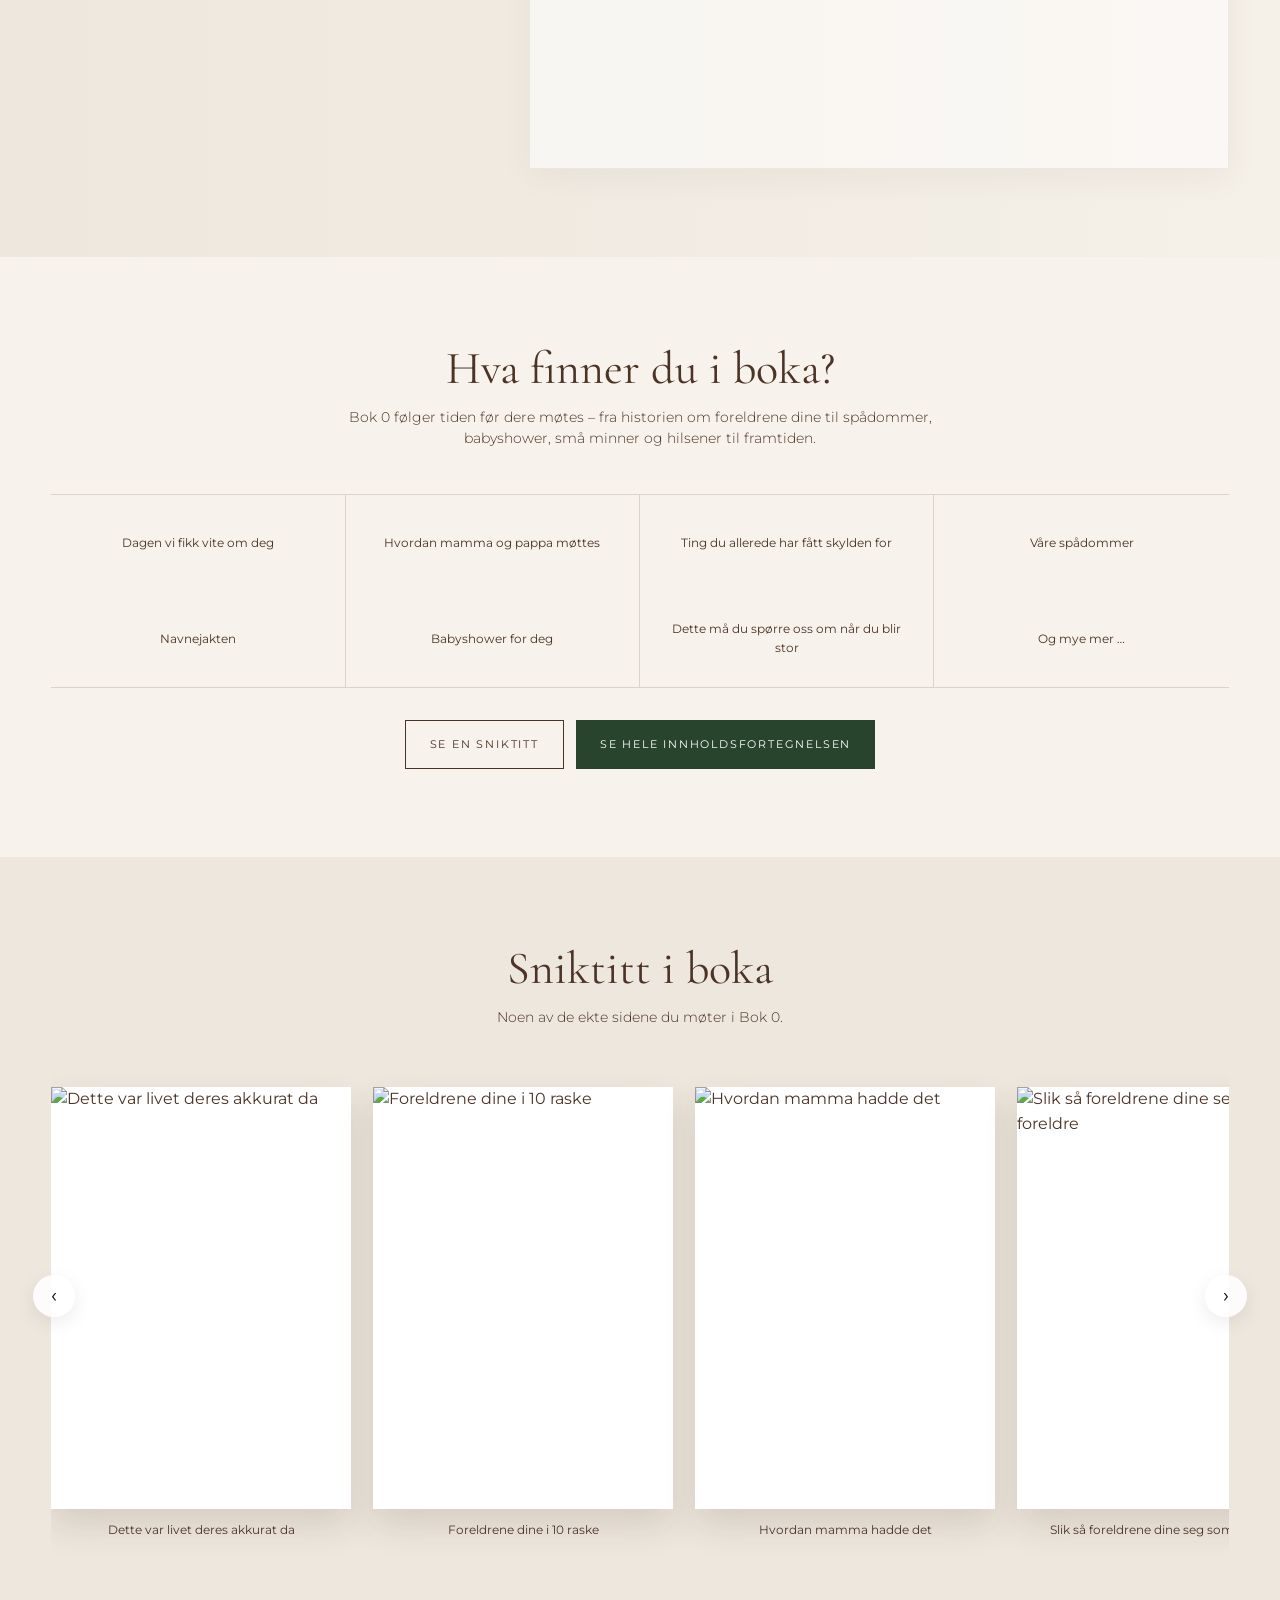
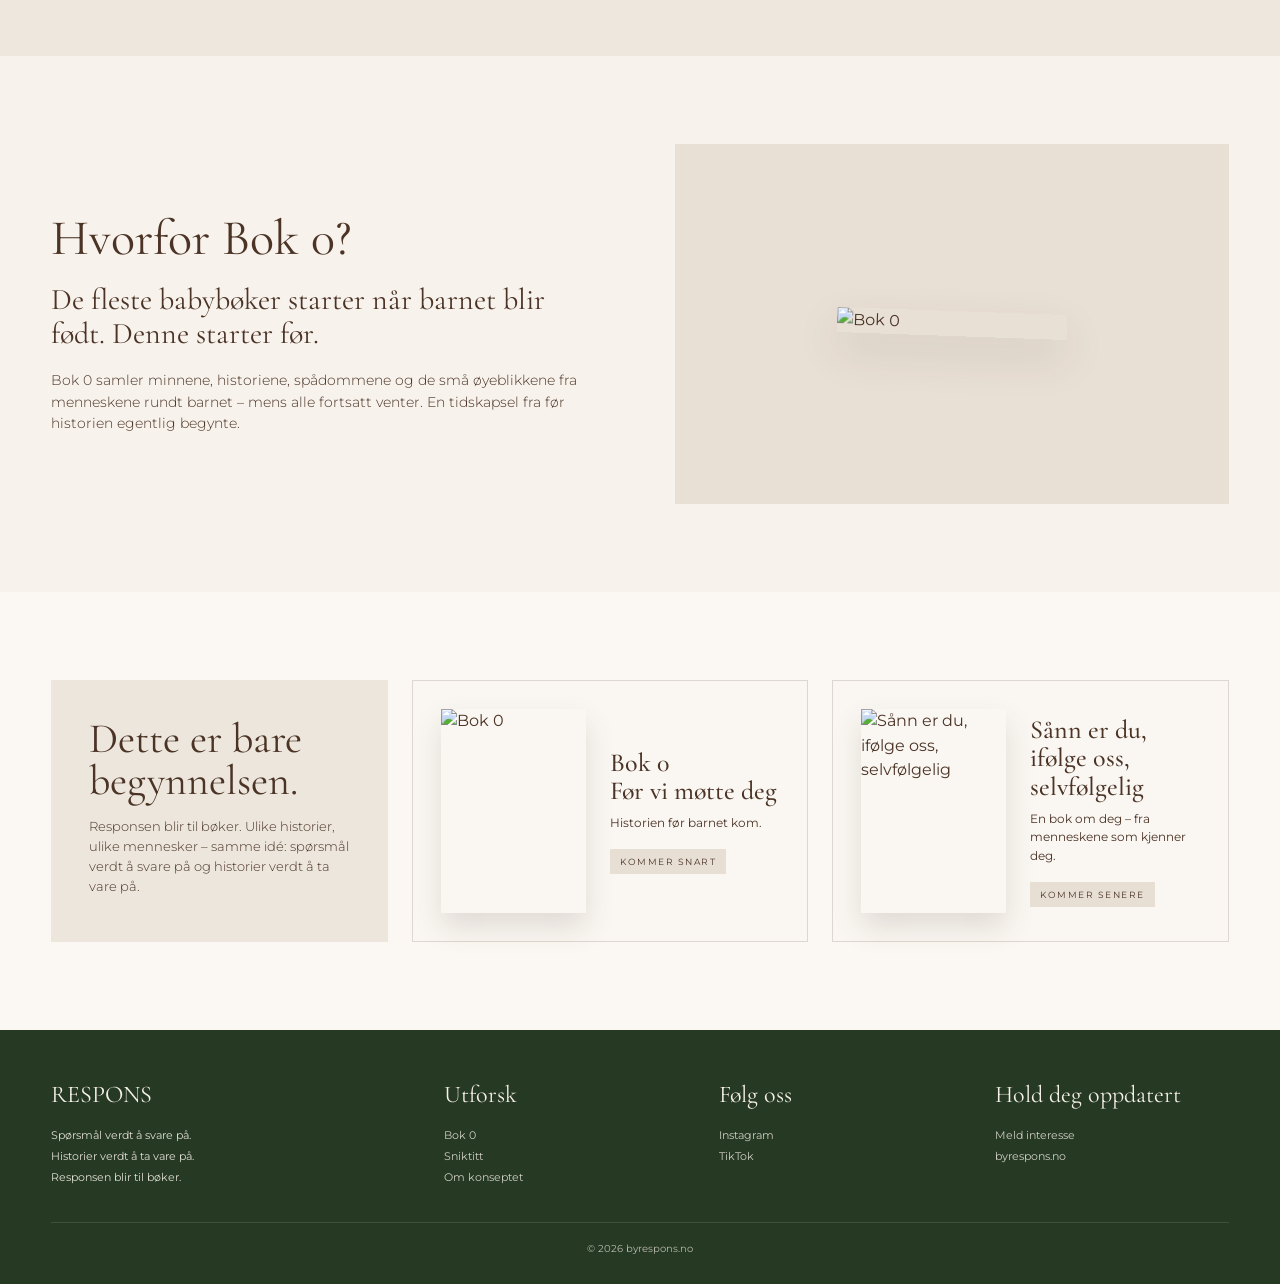
==== commit 828a18ff: "Add files via upload" ====
--- a/index.html
+++ b/index.html
@@ -3,416 +3,295 @@
 <head>
   <meta charset="UTF-8">
   <meta name="viewport" content="width=device-width, initial-scale=1.0">
-
-  <title>RESPONS – Kommer snart</title>
-
-  <meta
-    name="description"
-    content="Bøker som skaper en respons. Spørsmål verdt å svare på. Historier verdt å ta vare på."
-  >
-
+  <meta name="description" content="RESPONS lager bøker som samler historier, minner og spørsmål verdt å ta vare på. Bok 0 – Før vi møtte deg – kommer snart.">
+  <title>RESPONS – Bok 0 kommer snart</title>
   <link rel="preconnect" href="https://fonts.googleapis.com">
   <link rel="preconnect" href="https://fonts.gstatic.com" crossorigin>
-
-  <link
-    href="https://fonts.googleapis.com/css2?family=Cormorant+Garamond:wght@300;400;500&family=Montserrat:wght@300;400&display=swap"
-    rel="stylesheet"
-  >
-
+  <link href="https://fonts.googleapis.com/css2?family=Cormorant+Garamond:wght@300;400;500;600&family=Montserrat:wght@300;400;500&display=swap" rel="stylesheet">
   <style>
-    * {
-      margin: 0;
-      padding: 0;
-      box-sizing: border-box;
+    :root{
+      --cream:#f7f2eb;
+      --cream-2:#efe7dc;
+      --paper:#fbf8f3;
+      --green:#29442d;
+      --green-soft:#6f7f64;
+      --brown:#4b3326;
+      --line:rgba(75,51,38,.16);
+      --shadow:0 18px 45px rgba(60,43,31,.12);
     }
-
-    html {
-      scroll-behavior: smooth;
+    *{box-sizing:border-box;margin:0;padding:0}
+    html{scroll-behavior:smooth}
+    body{font-family:"Montserrat",Arial,sans-serif;background:var(--cream);color:var(--brown);line-height:1.55}
+    img{max-width:100%;display:block}
+    a{color:inherit}
+    button,input,select,textarea{font:inherit}
+    .container{width:min(1180px,92vw);margin:0 auto}
+    .serif{font-family:"Cormorant Garamond",Georgia,serif}
+
+    header{position:sticky;top:0;z-index:20;background:rgba(247,242,235,.93);backdrop-filter:blur(12px);border-bottom:1px solid rgba(75,51,38,.08)}
+    .nav{height:78px;display:flex;align-items:center;justify-content:space-between;gap:32px}
+    .brand{font-family:"Cormorant Garamond",Georgia,serif;font-size:29px;letter-spacing:8px;text-decoration:none}
+    .nav-links{display:flex;align-items:center;gap:28px;font-size:13px}
+    .nav-links a{text-decoration:none}
+    .nav-links a:hover{opacity:.6}
+    .nav-cta{background:var(--green);color:white;padding:12px 18px;border-radius:2px;text-transform:uppercase;letter-spacing:1.5px;font-size:11px}
+
+    .hero{display:grid;grid-template-columns:1fr 1.06fr;min-height:760px;background:var(--paper)}
+    .hero-visual{position:relative;display:flex;align-items:center;justify-content:center;overflow:hidden;padding:64px 8vw;background:
+      radial-gradient(circle at 18% 20%,rgba(41,68,45,.08),transparent 22%),
+      linear-gradient(145deg,#e9e0d5,#f5efe7)}
+    .hero-visual:before{content:"";position:absolute;inset:0;background:linear-gradient(120deg,transparent 25%,rgba(255,255,255,.45) 48%,transparent 70%);opacity:.55}
+    .book-cover{position:relative;z-index:1;width:min(355px,72%);box-shadow:0 28px 50px rgba(58,39,27,.22);transform:rotate(-1deg)}
+    .book-cover img{border-radius:2px}
+    .hero-copy{padding:90px clamp(36px,6vw,90px);display:flex;flex-direction:column;justify-content:center}
+    .eyebrow{font-size:11px;letter-spacing:2px;text-transform:uppercase;color:var(--green);background:rgba(111,127,100,.16);width:max-content;padding:6px 12px;border-radius:20px}
+    h1{font-family:"Cormorant Garamond",Georgia,serif;font-size:clamp(54px,5vw,82px);line-height:.93;font-weight:400;margin:22px 0 14px;letter-spacing:-1px}
+    .subtitle{font-family:"Cormorant Garamond",Georgia,serif;font-size:30px;margin-bottom:18px}
+    .lead{max-width:560px;font-size:15px;font-weight:300}
+    .facts{display:grid;grid-template-columns:repeat(4,1fr);gap:10px;margin:32px 0}
+    .fact{border-top:1px solid var(--line);padding-top:12px;font-size:11px;line-height:1.35}
+    .coming{background:linear-gradient(120deg,#ede6db,#f8f4ee);padding:28px;margin-top:10px;border:1px solid rgba(75,51,38,.08)}
+    .coming h2{font-family:"Cormorant Garamond",Georgia,serif;font-size:30px;font-weight:500;letter-spacing:1px}
+    .coming p{font-size:13px;margin:6px 0 18px}
+    .button{display:inline-flex;align-items:center;justify-content:center;background:var(--green);color:white;text-decoration:none;border:none;padding:15px 24px;letter-spacing:1.8px;text-transform:uppercase;font-size:11px;cursor:pointer;transition:.2s ease}
+    .button:hover{transform:translateY(-1px);opacity:.9}
+    .button.outline{background:transparent;color:var(--brown);border:1px solid var(--brown)}
+
+    section{padding:88px 0}
+    .section-title{text-align:center;font-family:"Cormorant Garamond",Georgia,serif;font-size:46px;font-weight:400;line-height:1;margin-bottom:16px}
+    .section-intro{text-align:center;max-width:650px;margin:0 auto 44px;font-size:14px;font-weight:300}
+
+    .interest{background:linear-gradient(90deg,#ede7dd,#f5f0e8)}
+    .interest-grid{display:grid;grid-template-columns:.75fr 1.25fr;gap:58px;align-items:start}
+    .interest-copy h2{font-family:"Cormorant Garamond",Georgia,serif;font-size:48px;line-height:1;font-weight:400;margin-bottom:18px}
+    .interest-copy p{font-size:14px;font-weight:300;max-width:400px}
+    .tiny{font-size:11px!important;margin-top:18px;opacity:.75}
+    .tally-frame{background:rgba(255,255,255,.55);border:1px solid rgba(75,51,38,.08);min-height:520px;box-shadow:0 10px 30px rgba(70,50,35,.05);overflow:hidden}
+    .tally-frame iframe{width:100%;height:620px;border:0;background:transparent}
+
+    .contents-grid{display:grid;grid-template-columns:repeat(4,1fr);gap:0;margin-top:36px;border-top:1px solid var(--line);border-bottom:1px solid var(--line)}
+    .content-item{padding:28px 20px;text-align:center;border-right:1px solid var(--line);font-size:12px;min-height:96px;display:flex;align-items:center;justify-content:center}
+    .content-item:nth-child(4n){border-right:none}
+    .contents-actions{display:flex;justify-content:center;gap:12px;margin-top:32px;flex-wrap:wrap}
+
+    .preview-section{background:#eee7dd;overflow:hidden}
+    .preview-wrap{position:relative}
+    .preview-track{display:flex;gap:22px;overflow-x:auto;scroll-snap-type:x mandatory;padding:14px 6px 28px;scrollbar-width:none}
+    .preview-track::-webkit-scrollbar{display:none}
+    .preview-card{flex:0 0 min(300px,76vw);scroll-snap-align:start}
+    .preview-card img{width:100%;aspect-ratio: .71;object-fit:cover;background:white;box-shadow:0 16px 32px rgba(65,47,35,.14)}
+    .preview-card p{text-align:center;font-size:12px;margin-top:12px}
+    .preview-arrow{position:absolute;top:45%;transform:translateY(-50%);width:42px;height:42px;border:0;border-radius:50%;background:rgba(255,255,255,.88);box-shadow:0 6px 20px rgba(0,0,0,.08);cursor:pointer;font-size:20px;z-index:2}
+    .preview-arrow.left{left:-18px}.preview-arrow.right{right:-18px}
+
+    .why{display:grid;grid-template-columns:1fr 1fr;gap:70px;align-items:center}
+    .why h2{font-family:"Cormorant Garamond",Georgia,serif;font-size:50px;font-weight:400;line-height:1;margin-bottom:20px}
+    .why .bigline{font-family:"Cormorant Garamond",Georgia,serif;font-size:30px;line-height:1.15;margin-bottom:18px}
+    .why p{font-size:14px;font-weight:300;max-width:560px}
+    .why-card{background:#e9e0d5;padding:48px;min-height:360px;display:flex;align-items:center;justify-content:center}
+    .why-card img{width:230px;box-shadow:var(--shadow);transform:rotate(2deg)}
+
+    .future{background:var(--paper)}
+    .future-grid{display:grid;grid-template-columns:.85fr 1fr 1fr;gap:24px;align-items:stretch}
+    .future-intro{padding:38px;background:#ece6dc}
+    .future-intro h2{font-family:"Cormorant Garamond",Georgia,serif;font-size:42px;line-height:1;font-weight:400;margin-bottom:14px}
+    .future-intro p{font-size:13px;font-weight:300}
+    .book-tile{display:grid;grid-template-columns:145px 1fr;gap:24px;align-items:center;border:1px solid var(--line);padding:28px;background:#faf7f2}
+    .book-tile img{width:145px;aspect-ratio:.71;object-fit:cover;box-shadow:0 14px 28px rgba(70,50,35,.14)}
+    .book-tile h3{font-family:"Cormorant Garamond",Georgia,serif;font-size:26px;font-weight:500;line-height:1.1;margin-bottom:8px}
+    .book-tile p{font-size:12px;margin-bottom:16px}
+    .badge{font-size:9px;letter-spacing:1.5px;text-transform:uppercase;background:#e7dfd3;padding:7px 10px;width:max-content}
+
+    footer{background:#263923;color:#f5f0e8;padding:46px 0 28px}
+    .footer-grid{display:grid;grid-template-columns:1.2fr repeat(3,.8fr);gap:42px}
+    footer h4{font-family:"Cormorant Garamond",Georgia,serif;font-size:24px;font-weight:400;margin-bottom:12px}
+    footer p,footer a{font-size:11px;line-height:1.9;color:inherit;text-decoration:none;opacity:.9}
+    .footer-bottom{margin-top:34px;padding-top:18px;border-top:1px solid rgba(255,255,255,.16);font-size:10px;opacity:.7;text-align:center}
+
+    dialog{width:min(980px,94vw);max-height:90vh;border:0;padding:0;background:var(--cream);box-shadow:0 30px 80px rgba(0,0,0,.28)}
+    dialog::backdrop{background:rgba(25,20,17,.58)}
+    .modal-head{display:flex;align-items:center;justify-content:space-between;padding:20px 24px;border-bottom:1px solid var(--line)}
+    .modal-head h3{font-family:"Cormorant Garamond",Georgia,serif;font-size:30px;font-weight:400}
+    .close{border:0;background:none;font-size:28px;cursor:pointer;color:var(--brown)}
+    .toc-grid{display:grid;grid-template-columns:1fr 1fr;gap:18px;padding:22px;overflow:auto;max-height:75vh}
+    .toc-grid img{width:100%;box-shadow:0 10px 24px rgba(0,0,0,.08)}
+
+    @media(max-width:980px){
+      .hero{grid-template-columns:1fr;min-height:auto}
+      .hero-visual{min-height:620px}
+      .hero-copy{padding:64px 7vw}
+      .interest-grid,.why,.future-grid{grid-template-columns:1fr}
+      .facts{grid-template-columns:repeat(2,1fr)}
+      .contents-grid{grid-template-columns:repeat(2,1fr)}
+      .content-item:nth-child(4n){border-right:1px solid var(--line)}
+      .content-item:nth-child(2n){border-right:none}
+      .book-tile{grid-template-columns:120px 1fr}
+      .book-tile img{width:120px}
+      .footer-grid{grid-template-columns:1fr 1fr}
     }
-
-    body {
-      background: #f7f2eb;
-      color: #4b3326;
-      font-family: "Montserrat", Arial, sans-serif;
-    }
-
-    a {
-      color: inherit;
-    }
-
-    .page {
-      min-height: 100vh;
-      padding: 38px 4vw 36px;
-    }
-
-    .header {
-      display: flex;
-      justify-content: space-between;
-      align-items: center;
-      margin-bottom: 42px;
-    }
-
-    .brand {
-      font-family: "Cormorant Garamond", Georgia, serif;
-      font-size: 31px;
-      font-weight: 400;
-      letter-spacing: 10px;
-      text-transform: uppercase;
-    }
-
-    .header-links {
-      display: flex;
-      align-items: center;
-      gap: 22px;
-    }
-
-    .icon-link {
-      width: 27px;
-      height: 27px;
-      display: inline-flex;
-      align-items: center;
-      justify-content: center;
-      text-decoration: none;
-      transition: opacity 0.2s ease;
-    }
-
-    .icon-link:hover {
-      opacity: 0.55;
-    }
-
-    .icon-link svg {
-      width: 23px;
-      height: 23px;
-    }
-
-    .menu {
-      width: 28px;
-      display: flex;
-      flex-direction: column;
-      gap: 6px;
-      cursor: default;
-    }
-
-    .menu span {
-      width: 100%;
-      height: 1px;
-      background: #4b3326;
-    }
-
-    .hero {
-      min-height: calc(100vh - 130px);
-      display: grid;
-      grid-template-columns: 40% 60%;
-      align-items: stretch;
-    }
-
-    .hero-copy {
-      display: flex;
-      flex-direction: column;
-      justify-content: center;
-      padding: 55px 6vw 55px 1vw;
-    }
-
-    .hero-copy h1 {
-      font-family: "Cormorant Garamond", Georgia, serif;
-      font-size: clamp(70px, 6.2vw, 115px);
-      line-height: 0.94;
-      font-weight: 300;
-      letter-spacing: -2px;
-      max-width: 600px;
-    }
-
-    .description {
-      margin-top: 58px;
-      font-family: "Montserrat", Arial, sans-serif;
-      font-size: clamp(18px, 1.25vw, 24px);
-      line-height: 1.55;
-      font-weight: 300;
-      max-width: 520px;
-    }
-
-    .cta {
-      margin-top: 42px;
-      display: inline-flex;
-      align-items: center;
-      justify-content: center;
-      width: fit-content;
-      min-width: 280px;
-      padding: 21px 34px;
-      background: #29442d;
-      color: #fff;
-      text-decoration: none;
-      text-transform: uppercase;
-      letter-spacing: 5px;
-      font-size: 14px;
-      transition:
-        transform 0.2s ease,
-        opacity 0.2s ease;
-    }
-
-    .cta:hover {
-      transform: translateY(-2px);
-      opacity: 0.9;
-    }
-
-    .social-bottom {
-      margin-top: auto;
-      padding-top: 65px;
-      font-family: "Montserrat", Arial, sans-serif;
-      font-size: 15px;
-      line-height: 1.9;
-      font-weight: 300;
-    }
-
-    .social-bottom a {
-      text-decoration: none;
-    }
-
-    .social-bottom a:hover {
-      text-decoration: underline;
-    }
-
-    .dot {
-      padding: 0 11px;
-    }
-
-    .hero-image {
-      min-height: 760px;
-      overflow: hidden;
-      background: #e8ddce;
-    }
-
-    .hero-image img {
-      width: 100%;
-      height: 100%;
-      display: block;
-      object-fit: cover;
-      object-position: center;
-    }
-
-    @media (max-width: 900px) {
-      .page {
-        padding: 28px 20px 35px;
-      }
-
-      .header {
-        margin-bottom: 30px;
-      }
-
-      .brand {
-        font-size: 24px;
-        letter-spacing: 7px;
-      }
-
-      .header-links {
-        gap: 16px;
-      }
-
-      .hero {
-        min-height: auto;
-        display: flex;
-        flex-direction: column;
-      }
-
-      .hero-copy {
-        padding: 45px 4px 45px;
-      }
-
-      .hero-copy h1 {
-        font-size: clamp(63px, 17vw, 92px);
-        max-width: 100%;
-      }
-
-      .description {
-        margin-top: 38px;
-        font-size: 18px;
-      }
-
-      .cta {
-        margin-top: 32px;
-        min-width: 0;
-        width: 100%;
-        max-width: 310px;
-      }
-
-      .social-bottom {
-        margin-top: 45px;
-        padding-top: 0;
-      }
-
-      .hero-image {
-        min-height: 0;
-        aspect-ratio: 1 / 1.1;
-      }
-    }
-
-    @media (max-width: 480px) {
-      .page {
-        padding: 23px 17px 25px;
-      }
-
-      .brand {
-        font-size: 20px;
-        letter-spacing: 6px;
-      }
-
-      .hero-copy {
-        padding-top: 34px;
-      }
-
-      .hero-copy h1 {
-        font-size: 64px;
-        line-height: 0.95;
-      }
-
-      .description {
-        font-size: 16px;
-      }
-
-      .cta {
-        font-size: 12px;
-        letter-spacing: 4px;
-      }
-
-      .social-bottom {
-        font-size: 13px;
-      }
+    @media(max-width:700px){
+      .container{width:min(92vw,640px)}
+      .nav{height:66px}.brand{font-size:22px;letter-spacing:5px}.nav-links>a:not(.nav-cta){display:none}
+      .nav-cta{padding:10px 12px;font-size:9px}
+      .hero-visual{min-height:500px;padding:48px 12vw}.book-cover{width:min(300px,78%)}
+      .hero-copy{padding:48px 6vw}h1{font-size:56px}.subtitle{font-size:25px}
+      section{padding:64px 0}.section-title{font-size:40px}
+      .interest-grid{gap:30px}.interest-copy h2{font-size:42px}.tally-frame iframe{height:690px}
+      .contents-grid{grid-template-columns:1fr}.content-item{border-right:none!important;border-bottom:1px solid var(--line)}
+      .content-item:last-child{border-bottom:none}
+      .preview-arrow{display:none}
+      .why{gap:34px}.why h2{font-size:42px}.why-card{min-height:300px;padding:32px}
+      .future-grid{gap:16px}.book-tile{grid-template-columns:92px 1fr;padding:20px;gap:18px}.book-tile img{width:92px}
+      .footer-grid{grid-template-columns:1fr}.toc-grid{grid-template-columns:1fr}
     }
   </style>
 </head>
-
 <body>
-
-  <div class="page">
-
-    <header class="header">
-
-      <div class="brand">
-        RESPONS
-      </div>
-
-      <div class="header-links">
-
-        <a
-          class="icon-link"
-          href="https://www.instagram.com/byrespons/"
-          target="_blank"
-          rel="noopener noreferrer"
-          aria-label="Instagram"
-        >
-          <svg
-            viewBox="0 0 24 24"
-            fill="none"
-            stroke="currentColor"
-            stroke-width="1.7"
-            stroke-linecap="round"
-            stroke-linejoin="round"
-          >
-            <rect x="3" y="3" width="18" height="18" rx="5"></rect>
-            <circle cx="12" cy="12" r="4"></circle>
-            <circle cx="17.3" cy="6.7" r="1" fill="currentColor" stroke="none"></circle>
-          </svg>
-        </a>
-
-        <a
-          class="icon-link"
-          href="https://www.tiktok.com/@byrespons"
-          target="_blank"
-          rel="noopener noreferrer"
-          aria-label="TikTok"
-        >
-          <svg
-            viewBox="0 0 24 24"
-            fill="none"
-            stroke="currentColor"
-            stroke-width="1.8"
-            stroke-linecap="round"
-            stroke-linejoin="round"
-          >
-            <path d="M14 4v10.1a4.1 4.1 0 1 1-3.2-4"></path>
-            <path d="M14 4c.7 2.3 2.4 3.7 5 4"></path>
-          </svg>
-        </a>
-
-        <div class="menu" aria-hidden="true">
-          <span></span>
-          <span></span>
-          <span></span>
+<header>
+  <div class="container nav">
+    <a class="brand" href="#top">RESPONS</a>
+    <nav class="nav-links" aria-label="Hovedmeny">
+      <a href="#bok0">Bok 0</a>
+      <a href="#sniktitt">Sniktitt</a>
+      <a href="#hvorfor">Om konseptet</a>
+      <a href="https://www.instagram.com/byrespons/" target="_blank" rel="noopener">Instagram</a>
+      <a class="nav-cta" href="#interesse">Meld interesse</a>
+    </nav>
+  </div>
+</header>
+
+<main id="top">
+  <section class="hero" id="bok0">
+    <div class="hero-visual">
+      <div class="book-cover"><img src="assets/bok0-forside.jpeg" alt="Forsiden til Bok 0 – Deg, gjennom våre øyne"></div>
+    </div>
+    <div class="hero-copy">
+      <span class="eyebrow">Bok 0</span>
+      <h1>Deg,<br>gjennom våre øyne</h1>
+      <div class="subtitle">Før vi møtte deg.</div>
+      <p class="lead">En bok om tiden før du kom – fortalt av menneskene som allerede ventet på deg. Historier, minner, spådommer og små øyeblikk som er verdt å ta vare på.</p>
+      <div class="facts">
+        <div class="fact">A4-format</div>
+        <div class="fact">Ca. 90 sider</div>
+        <div class="fact">Hardcover</div>
+        <div class="fact">Laget for å fylles ut</div>
+      </div>
+      <div class="coming">
+        <h2>Kommer snart</h2>
+        <p>Vil du være blant de første som får vite når boka er klar?</p>
+        <a class="button" href="#interesse">Meld interesse</a>
+      </div>
+    </div>
+  </section>
+
+  <section class="interest" id="interesse">
+    <div class="container interest-grid">
+      <div class="interest-copy">
+        <h2>Meld interesse</h2>
+        <p>Få beskjed når boka nærmer seg lansering – og vær blant de første som får vite når vi åpner for salg.</p>
+        <p class="tiny">Ingen spam. Bare oppdateringer når det faktisk skjer noe.</p>
+      </div>
+      <div class="tally-frame">
+        <iframe data-tally-src="https://tally.so/embed/yPaRPg?alignLeft=1&hideTitle=1&transparentBackground=1&dynamicHeight=1" loading="lazy" width="100%" height="620" frameborder="0" marginheight="0" marginwidth="0" title="Interesseskjema"></iframe>
+      </div>
+    </div>
+  </section>
+
+  <section id="innhold">
+    <div class="container">
+      <h2 class="section-title">Hva finner du i boka?</h2>
+      <p class="section-intro">Bok 0 følger tiden før dere møtes – fra historien om foreldrene dine til spådommer, babyshower, små minner og hilsener til framtiden.</p>
+      <div class="contents-grid">
+        <div class="content-item">Dagen vi fikk vite om deg</div>
+        <div class="content-item">Hvordan mamma og pappa møttes</div>
+        <div class="content-item">Ting du allerede har fått skylden for</div>
+        <div class="content-item">Våre spådommer</div>
+        <div class="content-item">Navnejakten</div>
+        <div class="content-item">Babyshower for deg</div>
+        <div class="content-item">Dette må du spørre oss om når du blir stor</div>
+        <div class="content-item">Og mye mer …</div>
+      </div>
+      <div class="contents-actions">
+        <a class="button outline" href="#sniktitt">Se en sniktitt</a>
+        <button class="button" type="button" onclick="document.getElementById('tocModal').showModal()">Se hele innholdsfortegnelsen</button>
+      </div>
+    </div>
+  </section>
+
+  <section class="preview-section" id="sniktitt">
+    <div class="container">
+      <h2 class="section-title">Sniktitt i boka</h2>
+      <p class="section-intro">Noen av de ekte sidene du møter i Bok 0.</p>
+      <div class="preview-wrap">
+        <button class="preview-arrow left" aria-label="Forrige side" onclick="slidePreview(-1)">‹</button>
+        <div class="preview-track" id="previewTrack">
+          <article class="preview-card"><img src="assets/sniktitt-livet.png" alt="Dette var livet deres akkurat da"><p>Dette var livet deres akkurat da</p></article>
+          <article class="preview-card"><img src="assets/sniktitt-10-raske.png" alt="Foreldrene dine i 10 raske"><p>Foreldrene dine i 10 raske</p></article>
+          <article class="preview-card"><img src="assets/sniktitt-mamma.png" alt="Hvordan mamma hadde det"><p>Hvordan mamma hadde det</p></article>
+          <article class="preview-card"><img src="assets/sniktitt-foreldre.png" alt="Slik så foreldrene dine seg som foreldre"><p>Slik så foreldrene dine seg som foreldre</p></article>
+          <article class="preview-card"><img src="assets/sniktitt-mamma-pappa.png" alt="Mamma eller pappa"><p>Mamma eller pappa?</p></article>
+          <article class="preview-card"><img src="assets/sniktitt-problem.png" alt="Dette kommer til å bli et problem"><p>Dette kommer til å bli et problem</p></article>
         </div>
-
-      </div>
-
-    </header>
-
-
-    <main class="hero">
-
-      <section class="hero-copy">
-
-        <h1>
-          bøker som<br>
-          skaper en<br>
-          respons.
-        </h1>
-
-        <div class="description">
-          <p>Spørsmål verdt å svare på.</p>
-          <p>Historier verdt å ta vare på.</p>
-          <p>Responsen blir til bøker.</p>
-        </div>
-
-        <a
-          class="cta"
-          href="https://www.instagram.com/byrespons/"
-          target="_blank"
-          rel="noopener noreferrer"
-        >
-          Kommer snart
-        </a>
-
-        <div class="social-bottom">
-
-          <div>
-            <a
-              href="https://www.instagram.com/byrespons/"
-              target="_blank"
-              rel="noopener noreferrer"
-            >
-              Instagram
-            </a>
-
-            <span class="dot">·</span>
-
-            <a
-              href="https://www.tiktok.com/@byrespons"
-              target="_blank"
-              rel="noopener noreferrer"
-            >
-              TikTok
-            </a>
-          </div>
-
-          <div>
-            byrespons.no
-          </div>
-
-        </div>
-
-      </section>
-
-
-      <section class="hero-image">
-
-        <img
-          src="Bok%200.png"
-          alt="Deg, gjennom våre øyne – Bok 0"
-        >
-
-      </section>
-
-    </main>
-
+        <button class="preview-arrow right" aria-label="Neste side" onclick="slidePreview(1)">›</button>
+      </div>
+    </div>
+  </section>
+
+  <section id="hvorfor">
+    <div class="container why">
+      <div>
+        <h2>Hvorfor Bok 0?</h2>
+        <div class="bigline">De fleste babybøker starter når barnet blir født. Denne starter før.</div>
+        <p>Bok 0 samler minnene, historiene, spådommene og de små øyeblikkene fra menneskene rundt barnet – mens alle fortsatt venter. En tidskapsel fra før historien egentlig begynte.</p>
+      </div>
+      <div class="why-card"><img src="assets/bok0-forside.jpeg" alt="Bok 0"></div>
+    </div>
+  </section>
+
+  <section class="future">
+    <div class="container future-grid">
+      <div class="future-intro">
+        <h2>Dette er bare begynnelsen.</h2>
+        <p>Responsen blir til bøker. Ulike historier, ulike mennesker – samme idé: spørsmål verdt å svare på og historier verdt å ta vare på.</p>
+      </div>
+      <article class="book-tile">
+        <img src="assets/bok0-forside.jpeg" alt="Bok 0">
+        <div><h3>Bok 0<br>Før vi møtte deg</h3><p>Historien før barnet kom.</p><span class="badge">Kommer snart</span></div>
+      </article>
+      <article class="book-tile">
+        <img src="assets/sann-er-du.jpeg" alt="Sånn er du, ifølge oss, selvfølgelig">
+        <div><h3>Sånn er du,<br>ifølge oss, selvfølgelig</h3><p>En bok om deg – fra menneskene som kjenner deg.</p><span class="badge">Kommer senere</span></div>
+      </article>
+    </div>
+  </section>
+</main>
+
+<footer>
+  <div class="container footer-grid">
+    <div><h4>RESPONS</h4><p>Spørsmål verdt å svare på.<br>Historier verdt å ta vare på.<br>Responsen blir til bøker.</p></div>
+    <div><h4>Utforsk</h4><p><a href="#bok0">Bok 0</a><br><a href="#sniktitt">Sniktitt</a><br><a href="#hvorfor">Om konseptet</a></p></div>
+    <div><h4>Følg oss</h4><p><a href="https://www.instagram.com/byrespons/" target="_blank" rel="noopener">Instagram</a><br><a href="https://www.tiktok.com/@byrespons" target="_blank" rel="noopener">TikTok</a></p></div>
+    <div><h4>Hold deg oppdatert</h4><p><a href="#interesse">Meld interesse</a><br><a href="https://byrespons.no">byrespons.no</a></p></div>
   </div>
-
+  <div class="container footer-bottom">© 2026 byrespons.no</div>
+</footer>
+
+<dialog id="tocModal">
+  <div class="modal-head"><h3>Innholdsfortegnelse</h3><button class="close" aria-label="Lukk" onclick="document.getElementById('tocModal').close()">×</button></div>
+  <div class="toc-grid"><img src="assets/innhold-1.png" alt="Innholdsfortegnelse side 1"><img src="assets/innhold-2.png" alt="Innholdsfortegnelse side 2"></div>
+</dialog>
+
+<script>
+  function slidePreview(direction){
+    const track=document.getElementById('previewTrack');
+    const card=track.querySelector('.preview-card');
+    const amount=(card?.offsetWidth||300)+22;
+    track.scrollBy({left:direction*amount,behavior:'smooth'});
+  }
+  const modal=document.getElementById('tocModal');
+  modal.addEventListener('click',e=>{if(e.target===modal)modal.close();});
+  var d=document,w="https://tally.so/widgets/embed.js",v=function(){if(typeof Tally!=="undefined")Tally.loadEmbeds();else d.querySelectorAll("iframe[data-tally-src]:not([src])").forEach(function(e){e.src=e.dataset.tallySrc})};
+  if(typeof Tally!=="undefined")v();else if(d.querySelector('script[src="'+w+'"]')==null){var s=d.createElement("script");s.src=w;s.onload=v;s.onerror=v;d.body.appendChild(s)}
+</script>
 </body>
 </html>
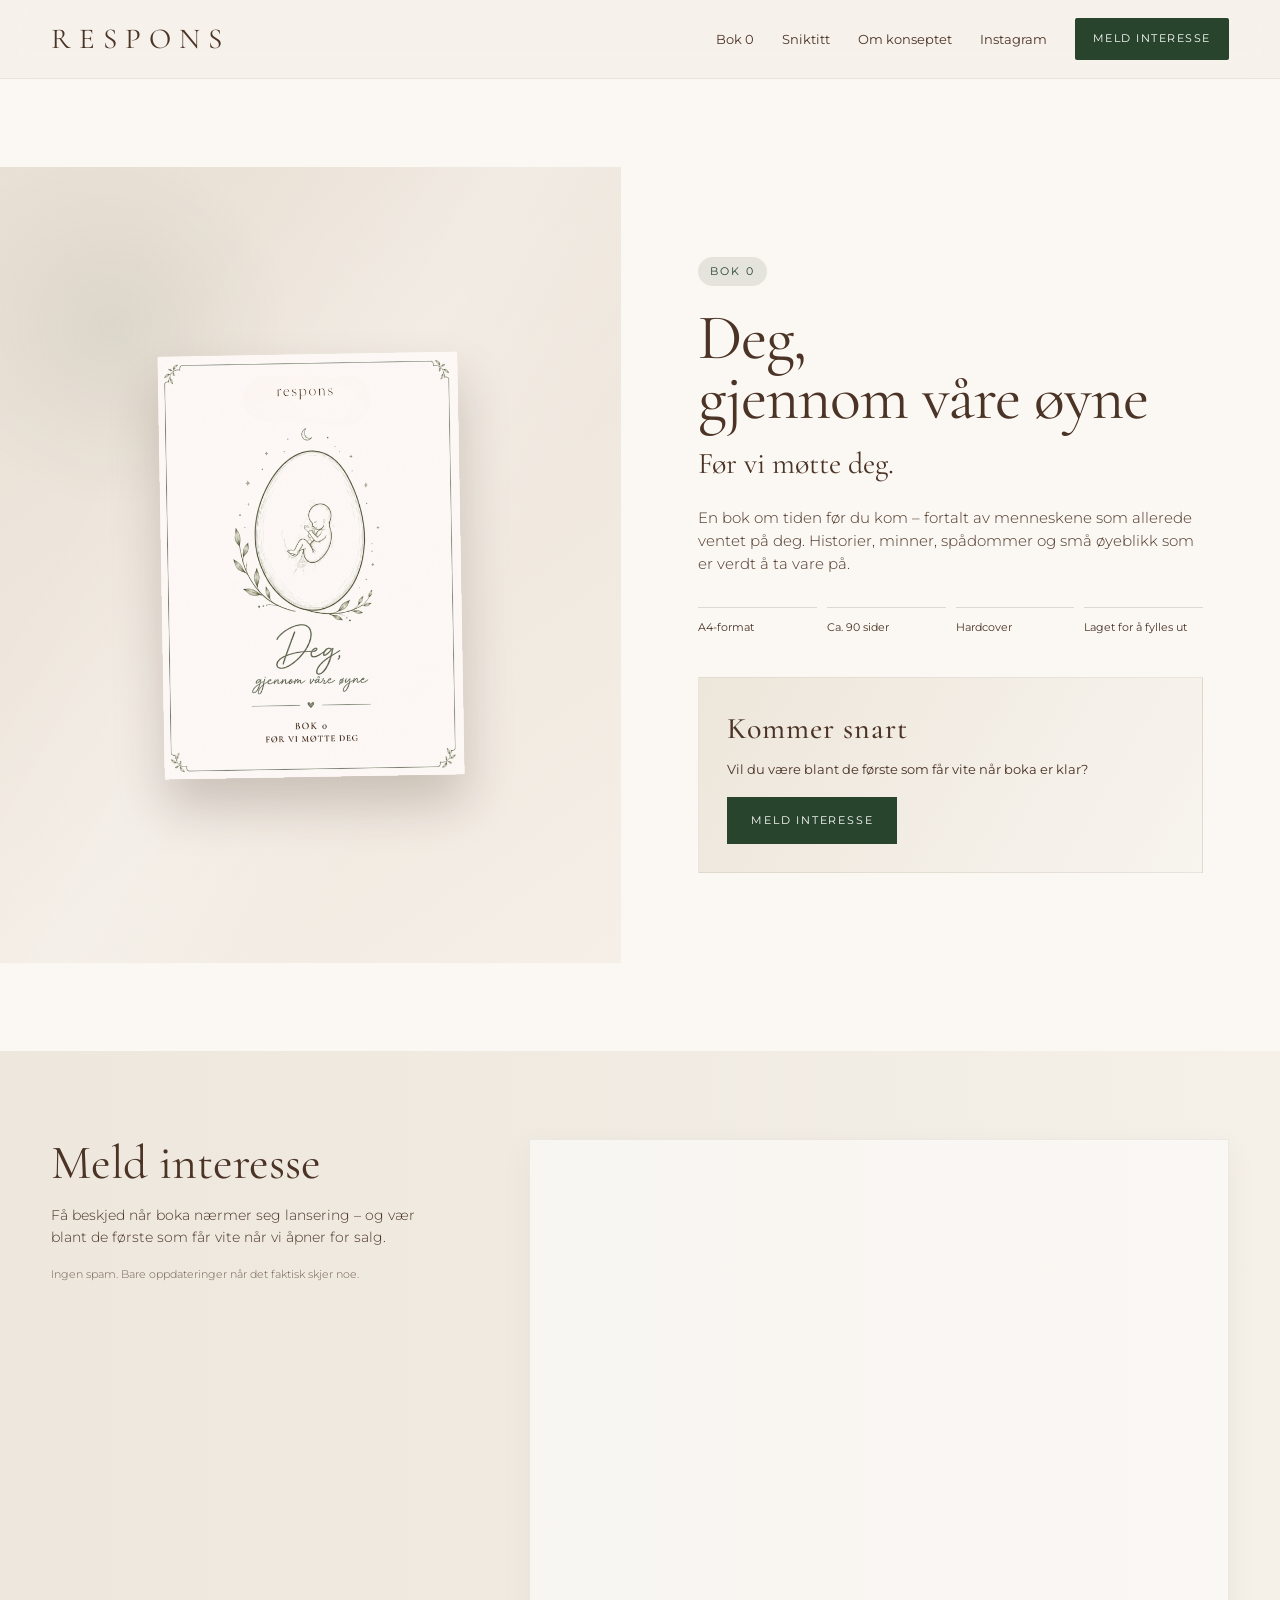
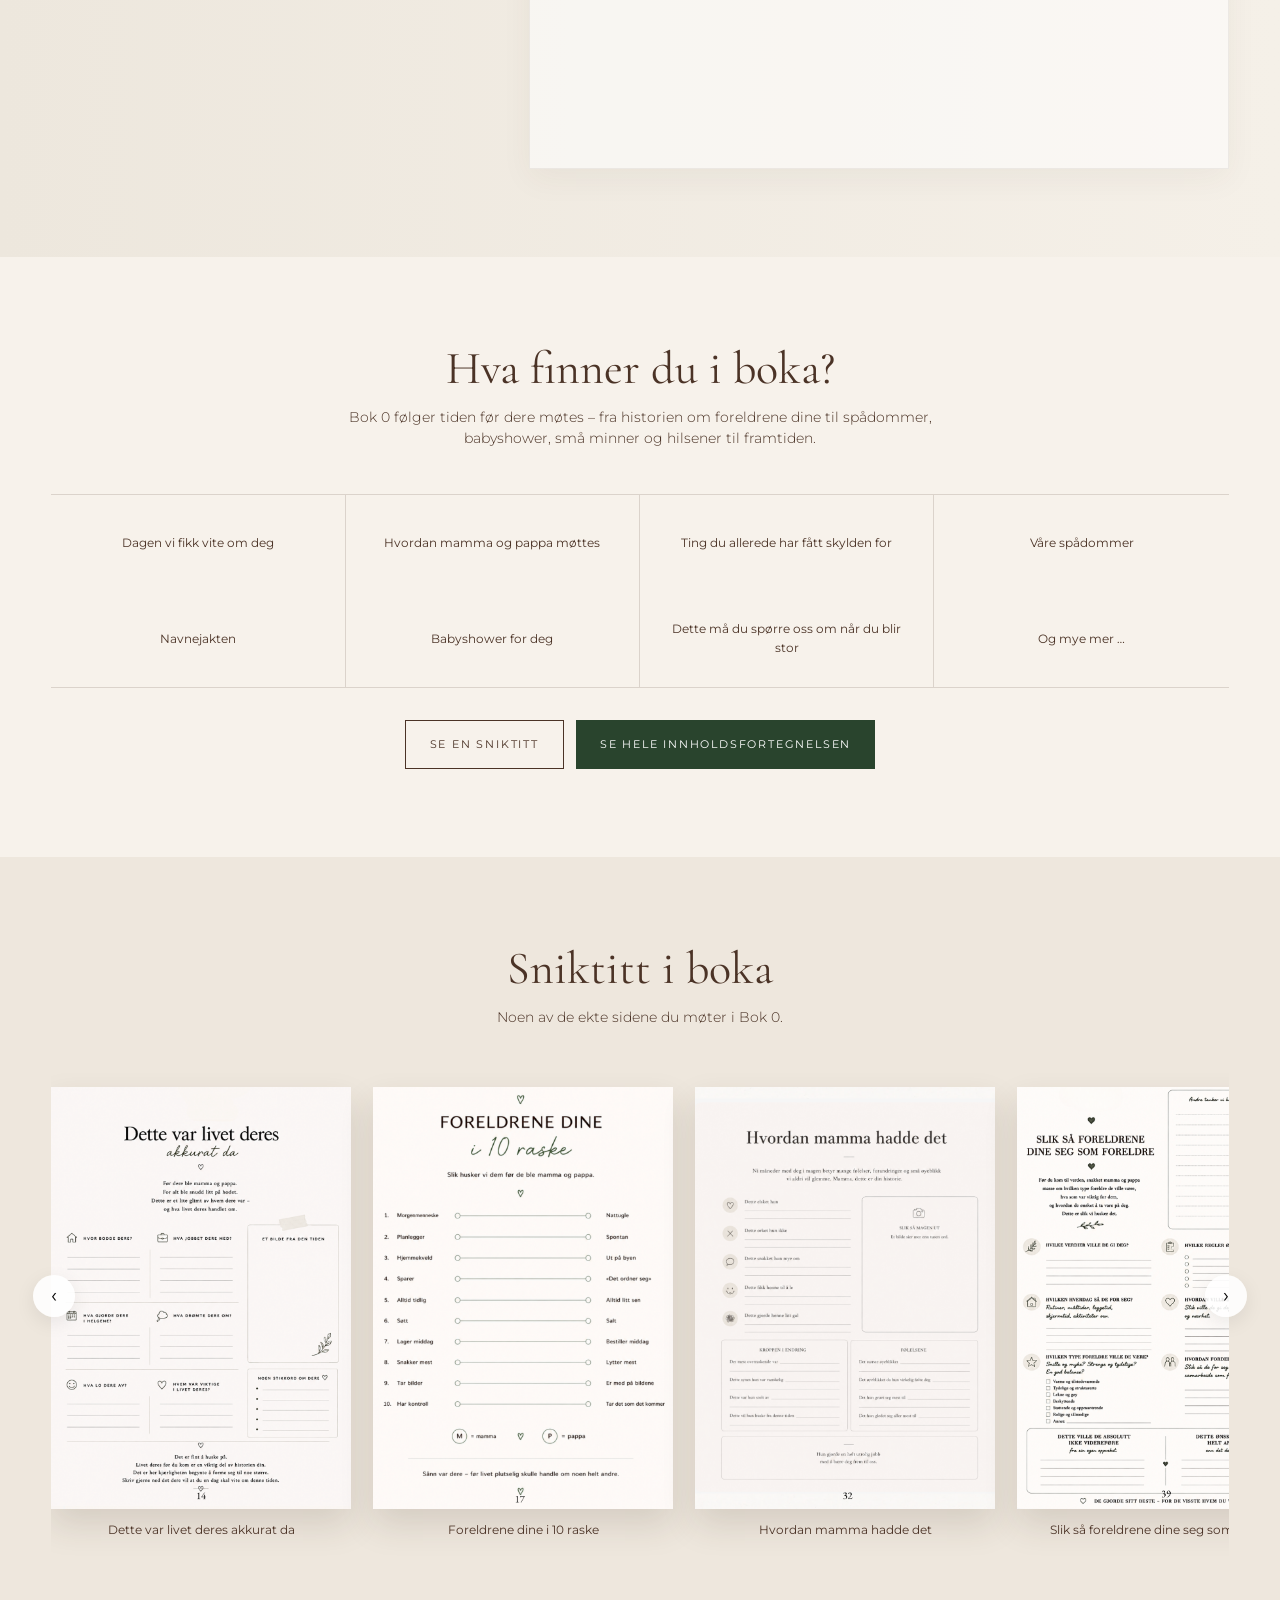
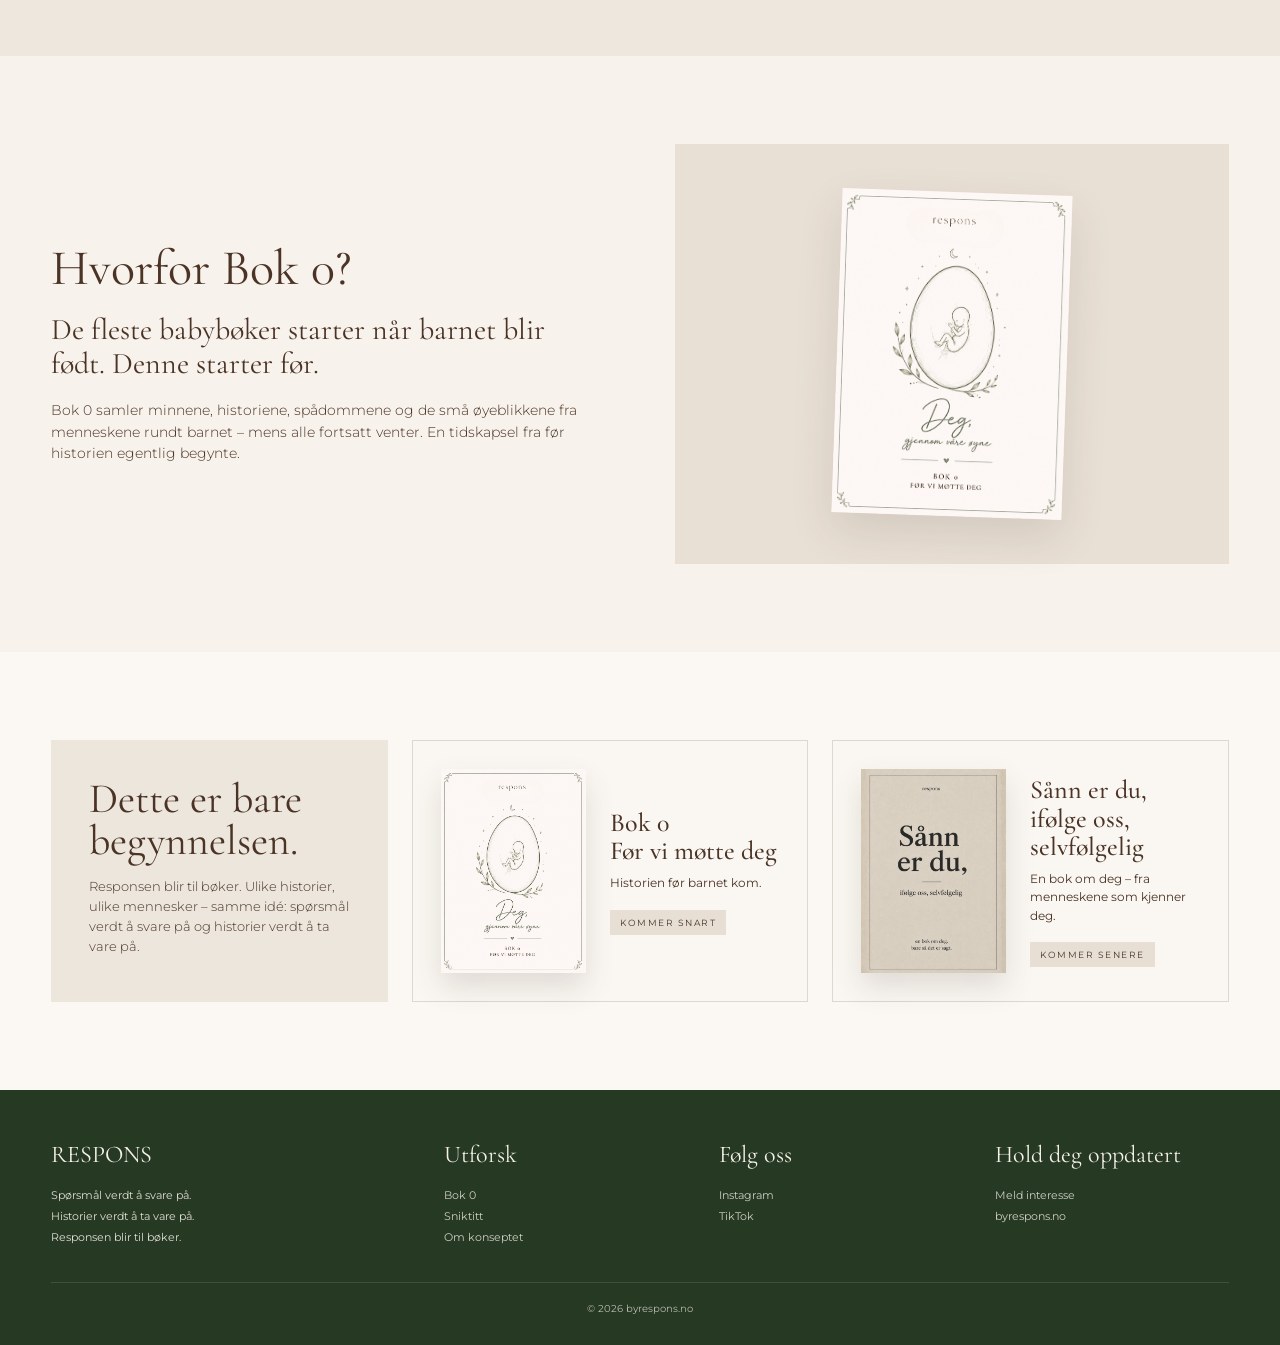
==== commit d1aef3ad: "Add files via upload" ====
--- a/index.html
+++ b/index.html
@@ -163,7 +163,7 @@
 <main id="top">
   <section class="hero" id="bok0">
     <div class="hero-visual">
-      <div class="book-cover"><img src="assets/bok0-forside.jpeg" alt="Forsiden til Bok 0 – Deg, gjennom våre øyne"></div>
+      <div class="book-cover"><img src="bok0-forside.jpeg" alt="Forsiden til Bok 0 – Deg, gjennom våre øyne"></div>
     </div>
     <div class="hero-copy">
       <span class="eyebrow">Bok 0</span>
@@ -225,12 +225,12 @@
       <div class="preview-wrap">
         <button class="preview-arrow left" aria-label="Forrige side" onclick="slidePreview(-1)">‹</button>
         <div class="preview-track" id="previewTrack">
-          <article class="preview-card"><img src="assets/sniktitt-livet.png" alt="Dette var livet deres akkurat da"><p>Dette var livet deres akkurat da</p></article>
-          <article class="preview-card"><img src="assets/sniktitt-10-raske.png" alt="Foreldrene dine i 10 raske"><p>Foreldrene dine i 10 raske</p></article>
-          <article class="preview-card"><img src="assets/sniktitt-mamma.png" alt="Hvordan mamma hadde det"><p>Hvordan mamma hadde det</p></article>
-          <article class="preview-card"><img src="assets/sniktitt-foreldre.png" alt="Slik så foreldrene dine seg som foreldre"><p>Slik så foreldrene dine seg som foreldre</p></article>
-          <article class="preview-card"><img src="assets/sniktitt-mamma-pappa.png" alt="Mamma eller pappa"><p>Mamma eller pappa?</p></article>
-          <article class="preview-card"><img src="assets/sniktitt-problem.png" alt="Dette kommer til å bli et problem"><p>Dette kommer til å bli et problem</p></article>
+          <article class="preview-card"><img src="sniktitt-livet.png" alt="Dette var livet deres akkurat da"><p>Dette var livet deres akkurat da</p></article>
+          <article class="preview-card"><img src="sniktitt-10-raske.png" alt="Foreldrene dine i 10 raske"><p>Foreldrene dine i 10 raske</p></article>
+          <article class="preview-card"><img src="sniktitt-mamma.png" alt="Hvordan mamma hadde det"><p>Hvordan mamma hadde det</p></article>
+          <article class="preview-card"><img src="sniktitt-foreldre.png" alt="Slik så foreldrene dine seg som foreldre"><p>Slik så foreldrene dine seg som foreldre</p></article>
+          <article class="preview-card"><img src="sniktitt-mamma-pappa.png" alt="Mamma eller pappa"><p>Mamma eller pappa?</p></article>
+          <article class="preview-card"><img src="sniktitt-problem.png" alt="Dette kommer til å bli et problem"><p>Dette kommer til å bli et problem</p></article>
         </div>
         <button class="preview-arrow right" aria-label="Neste side" onclick="slidePreview(1)">›</button>
       </div>
@@ -244,7 +244,7 @@
         <div class="bigline">De fleste babybøker starter når barnet blir født. Denne starter før.</div>
         <p>Bok 0 samler minnene, historiene, spådommene og de små øyeblikkene fra menneskene rundt barnet – mens alle fortsatt venter. En tidskapsel fra før historien egentlig begynte.</p>
       </div>
-      <div class="why-card"><img src="assets/bok0-forside.jpeg" alt="Bok 0"></div>
+      <div class="why-card"><img src="bok0-forside.jpeg" alt="Bok 0"></div>
     </div>
   </section>
 
@@ -255,11 +255,11 @@
         <p>Responsen blir til bøker. Ulike historier, ulike mennesker – samme idé: spørsmål verdt å svare på og historier verdt å ta vare på.</p>
       </div>
       <article class="book-tile">
-        <img src="assets/bok0-forside.jpeg" alt="Bok 0">
+        <img src="bok0-forside.jpeg" alt="Bok 0">
         <div><h3>Bok 0<br>Før vi møtte deg</h3><p>Historien før barnet kom.</p><span class="badge">Kommer snart</span></div>
       </article>
       <article class="book-tile">
-        <img src="assets/sann-er-du.jpeg" alt="Sånn er du, ifølge oss, selvfølgelig">
+        <img src="sann-er-du.jpeg" alt="Sånn er du, ifølge oss, selvfølgelig">
         <div><h3>Sånn er du,<br>ifølge oss, selvfølgelig</h3><p>En bok om deg – fra menneskene som kjenner deg.</p><span class="badge">Kommer senere</span></div>
       </article>
     </div>
@@ -278,7 +278,7 @@
 
 <dialog id="tocModal">
   <div class="modal-head"><h3>Innholdsfortegnelse</h3><button class="close" aria-label="Lukk" onclick="document.getElementById('tocModal').close()">×</button></div>
-  <div class="toc-grid"><img src="assets/innhold-1.png" alt="Innholdsfortegnelse side 1"><img src="assets/innhold-2.png" alt="Innholdsfortegnelse side 2"></div>
+  <div class="toc-grid"><img src="innhold-1.png" alt="Innholdsfortegnelse side 1"><img src="innhold-2.png" alt="Innholdsfortegnelse side 2"></div>
 </dialog>
 
 <script>
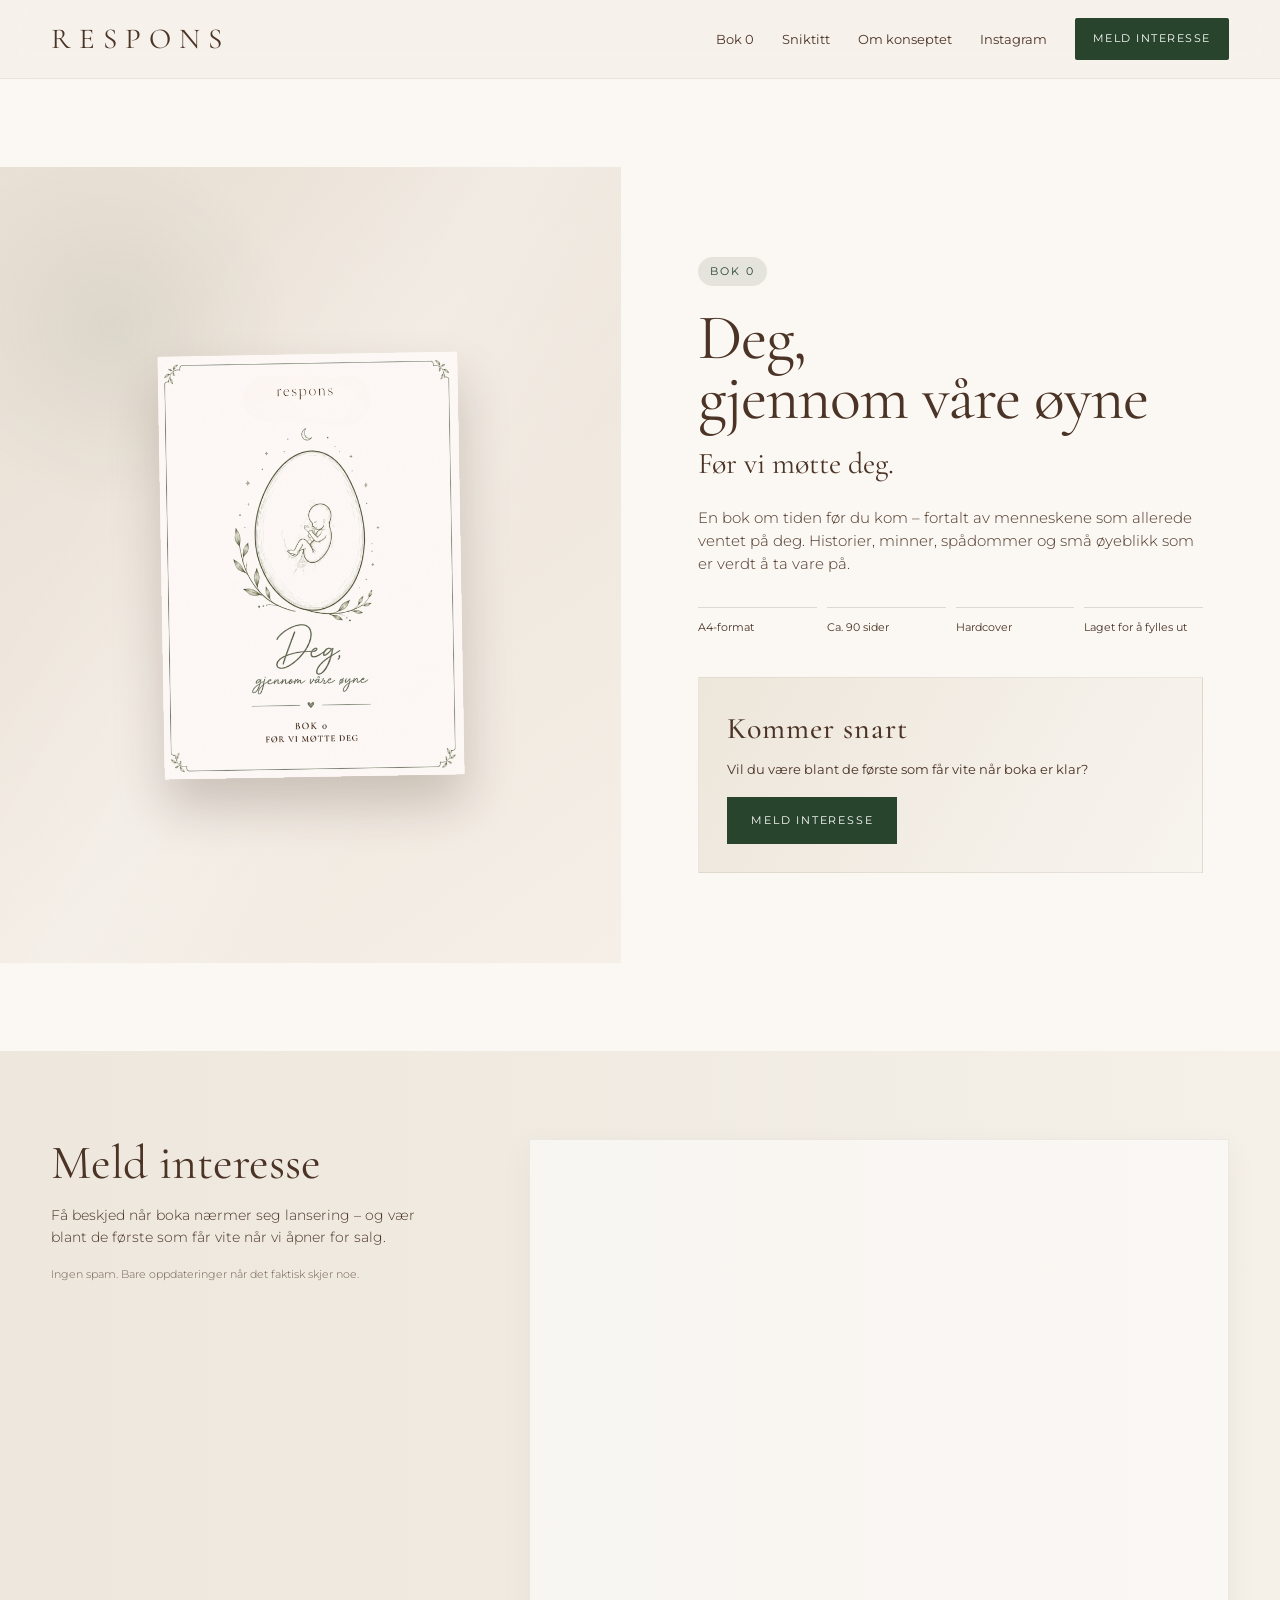
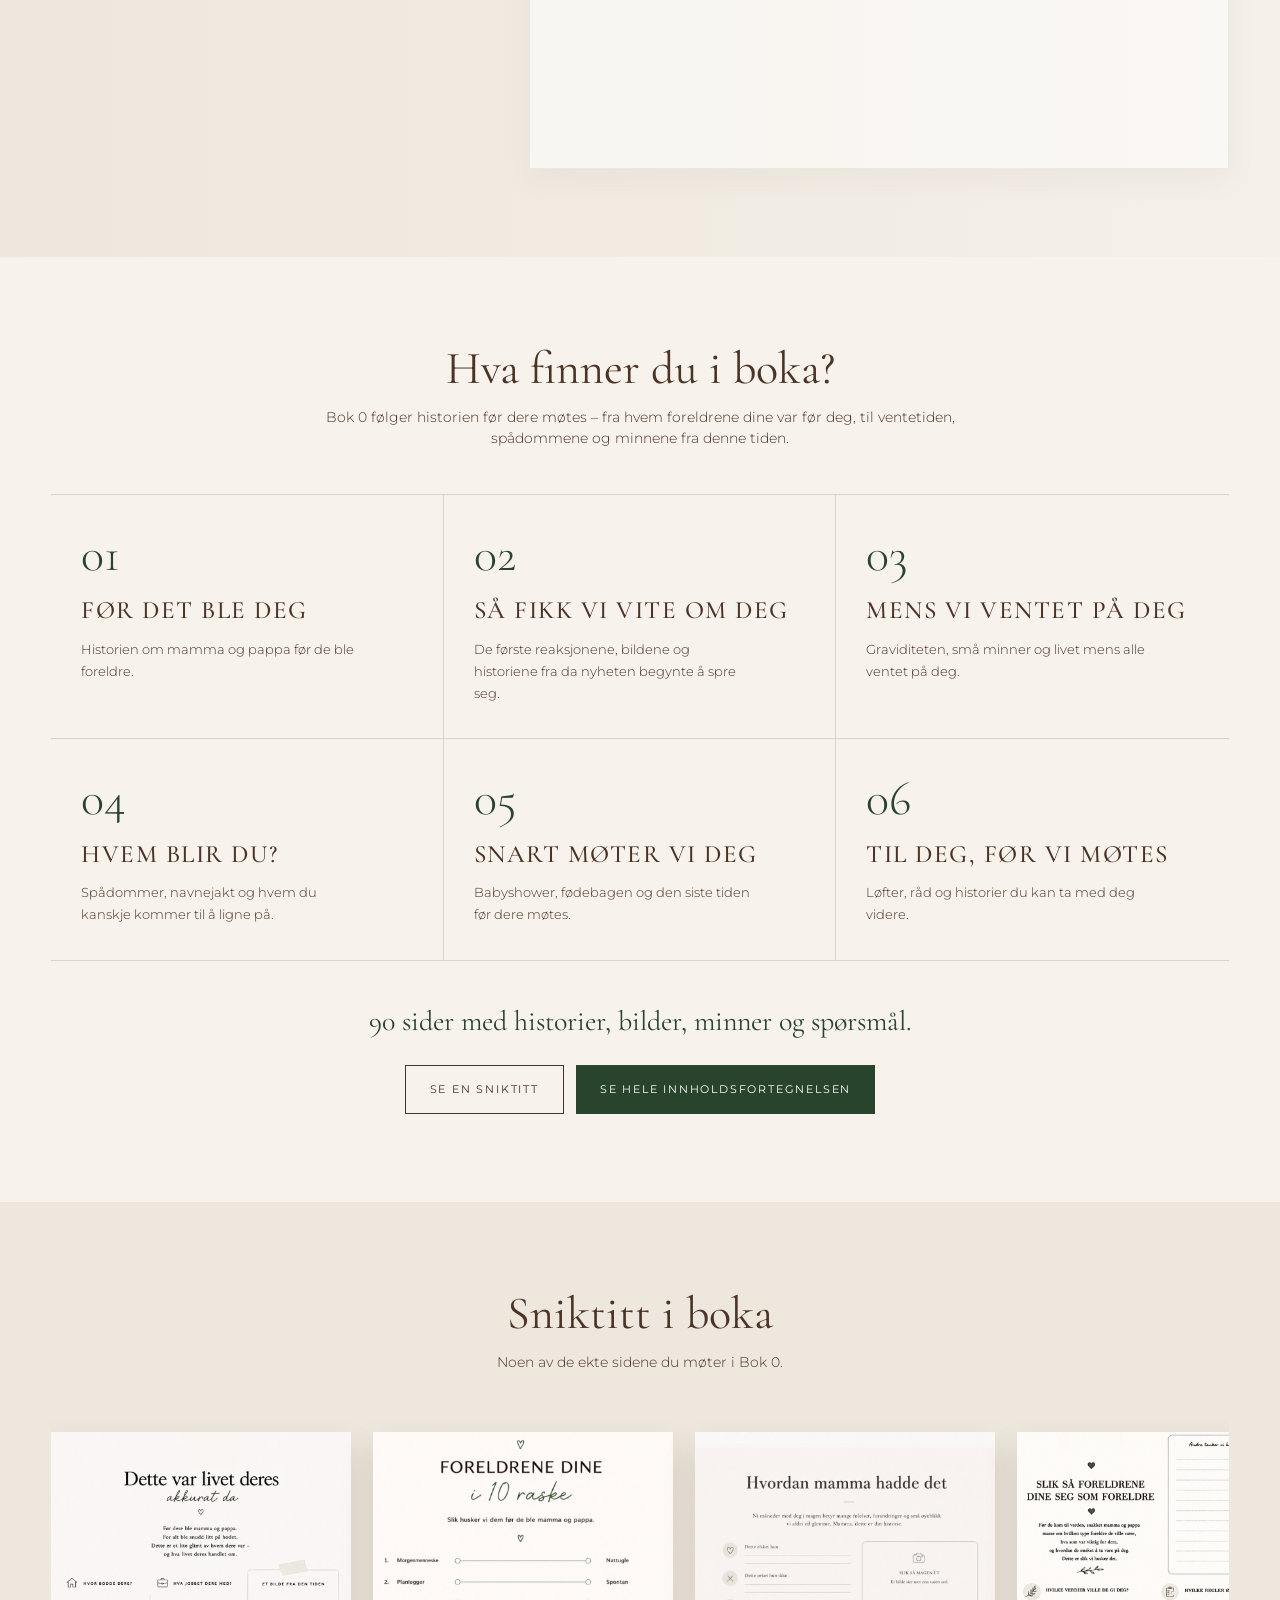
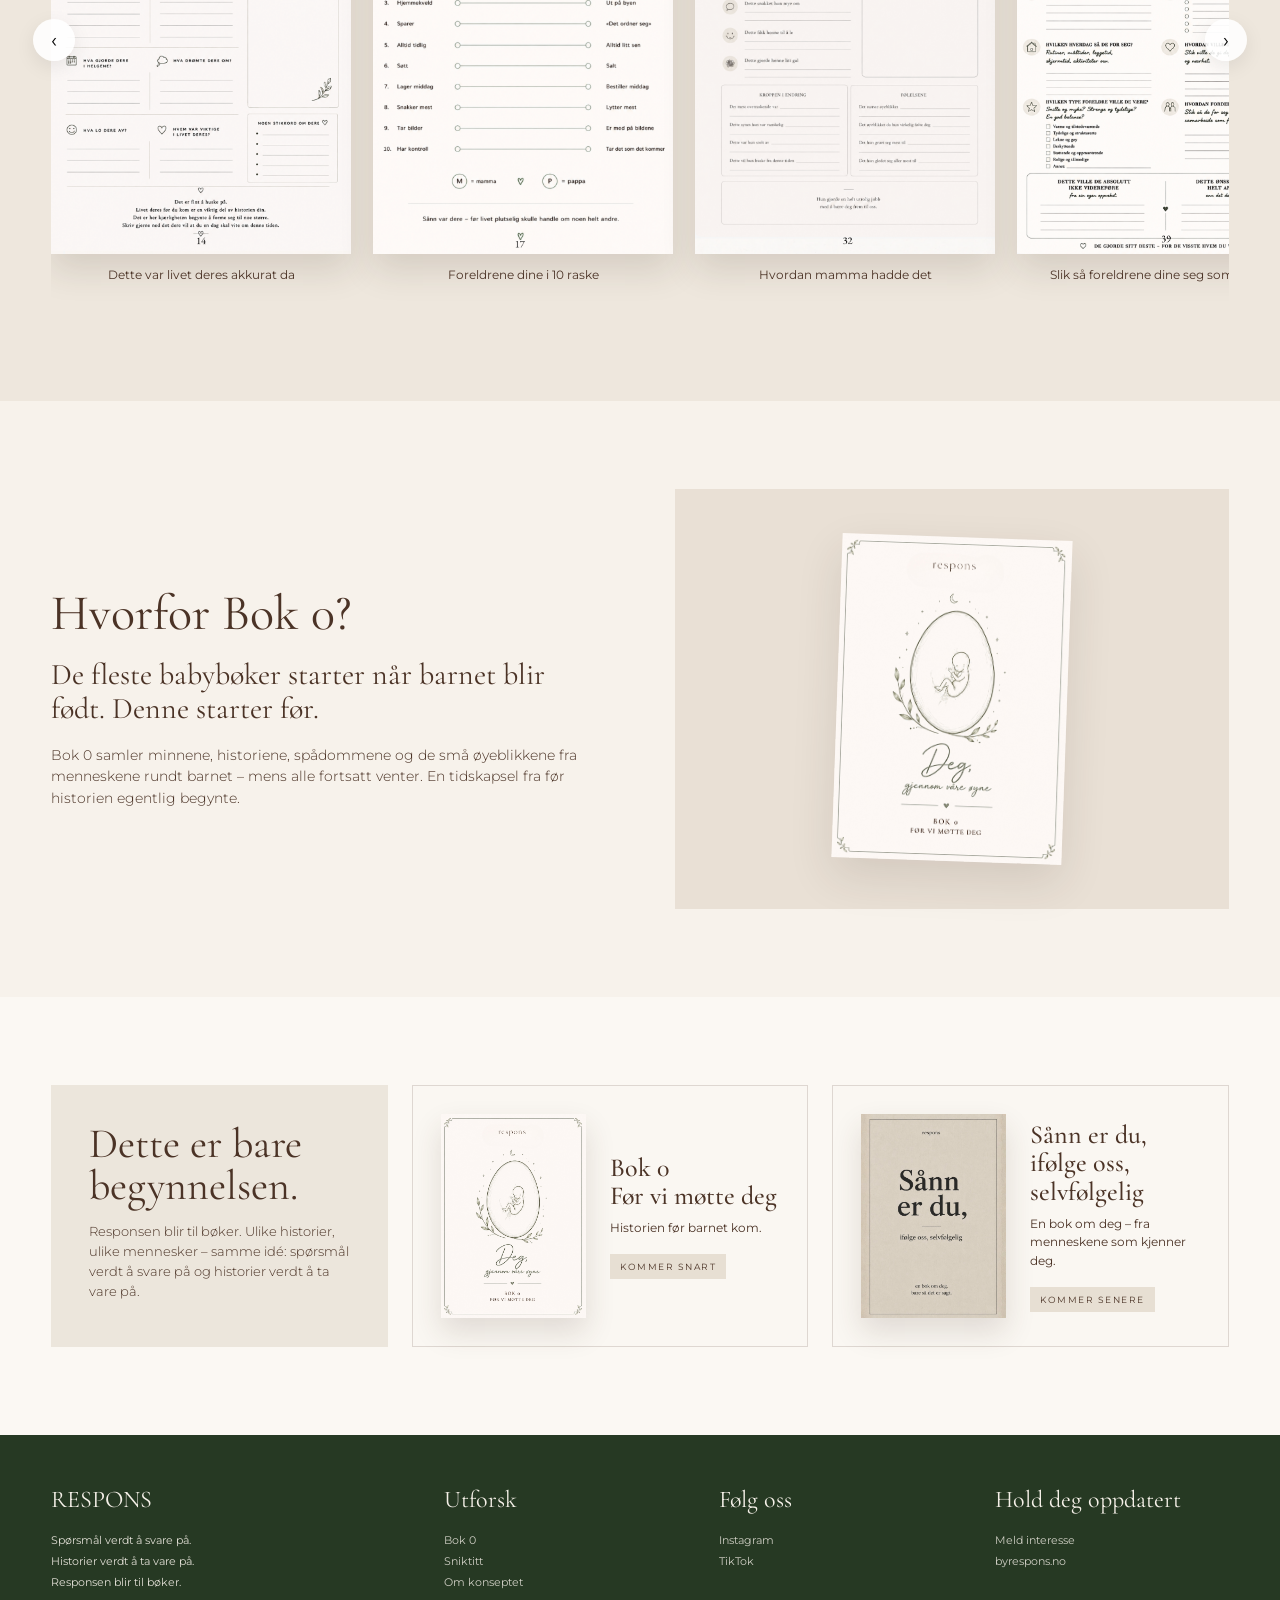
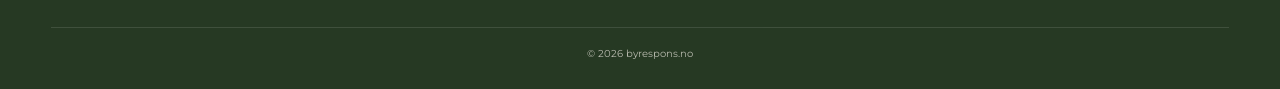
==== commit b7728e09: "Add files via upload" ====
--- a/index.html
+++ b/index.html
@@ -69,10 +69,15 @@
     .tally-frame{background:rgba(255,255,255,.55);border:1px solid rgba(75,51,38,.08);min-height:520px;box-shadow:0 10px 30px rgba(70,50,35,.05);overflow:hidden}
     .tally-frame iframe{width:100%;height:620px;border:0;background:transparent}
 
-    .contents-grid{display:grid;grid-template-columns:repeat(4,1fr);gap:0;margin-top:36px;border-top:1px solid var(--line);border-bottom:1px solid var(--line)}
-    .content-item{padding:28px 20px;text-align:center;border-right:1px solid var(--line);font-size:12px;min-height:96px;display:flex;align-items:center;justify-content:center}
-    .content-item:nth-child(4n){border-right:none}
-    .contents-actions{display:flex;justify-content:center;gap:12px;margin-top:32px;flex-wrap:wrap}
+    .chapter-grid{display:grid;grid-template-columns:repeat(3,1fr);gap:0;margin-top:42px;border-top:1px solid var(--line);border-bottom:1px solid var(--line)}
+    .chapter-item{padding:36px 30px 34px;border-right:1px solid var(--line);border-bottom:1px solid var(--line);min-height:220px}
+    .chapter-item:nth-child(3n){border-right:none}
+    .chapter-item:nth-last-child(-n+3){border-bottom:none}
+    .chapter-number{display:block;font-family:"Cormorant Garamond",Georgia,serif;font-size:48px;line-height:1;color:var(--green);font-weight:300;margin-bottom:18px}
+    .chapter-item h3{font-family:"Cormorant Garamond",Georgia,serif;font-size:25px;line-height:1.1;font-weight:500;text-transform:uppercase;letter-spacing:.06em;margin-bottom:13px;color:var(--brown)}
+    .chapter-item p{font-size:13px;line-height:1.7;font-weight:300;max-width:280px}
+    .book-summary{text-align:center;font-family:"Cormorant Garamond",Georgia,serif;font-size:28px;line-height:1.3;margin:42px auto 0;max-width:650px;color:var(--green)}
+    .contents-actions{display:flex;justify-content:center;gap:12px;margin-top:26px;flex-wrap:wrap}
 
     .preview-section{background:#eee7dd;overflow:hidden}
     .preview-wrap{position:relative}
@@ -122,9 +127,12 @@
       .hero-copy{padding:64px 7vw}
       .interest-grid,.why,.future-grid{grid-template-columns:1fr}
       .facts{grid-template-columns:repeat(2,1fr)}
-      .contents-grid{grid-template-columns:repeat(2,1fr)}
-      .content-item:nth-child(4n){border-right:1px solid var(--line)}
-      .content-item:nth-child(2n){border-right:none}
+      .chapter-grid{grid-template-columns:repeat(2,1fr)}
+      .chapter-item{border-right:1px solid var(--line);border-bottom:1px solid var(--line)}
+      .chapter-item:nth-child(3n){border-right:1px solid var(--line)}
+      .chapter-item:nth-child(2n){border-right:none}
+      .chapter-item:nth-last-child(-n+3){border-bottom:1px solid var(--line)}
+      .chapter-item:nth-last-child(-n+2){border-bottom:none}
       .book-tile{grid-template-columns:120px 1fr}
       .book-tile img{width:120px}
       .footer-grid{grid-template-columns:1fr 1fr}
@@ -137,8 +145,12 @@
       .hero-copy{padding:48px 6vw}h1{font-size:56px}.subtitle{font-size:25px}
       section{padding:64px 0}.section-title{font-size:40px}
       .interest-grid{gap:30px}.interest-copy h2{font-size:42px}.tally-frame iframe{height:690px}
-      .contents-grid{grid-template-columns:1fr}.content-item{border-right:none!important;border-bottom:1px solid var(--line)}
-      .content-item:last-child{border-bottom:none}
+      .chapter-grid{grid-template-columns:1fr}
+      .chapter-item{border-right:none!important;border-bottom:1px solid var(--line)!important;min-height:auto;padding:28px 10px}
+      .chapter-item:last-child{border-bottom:none!important}
+      .chapter-number{font-size:42px}
+      .chapter-item h3{font-size:22px}
+      .book-summary{font-size:25px;margin-top:34px}
       .preview-arrow{display:none}
       .why{gap:34px}.why h2{font-size:42px}.why-card{min-height:300px;padding:32px}
       .future-grid{gap:16px}.book-tile{grid-template-columns:92px 1fr;padding:20px;gap:18px}.book-tile img{width:92px}
@@ -200,17 +212,47 @@
   <section id="innhold">
     <div class="container">
       <h2 class="section-title">Hva finner du i boka?</h2>
-      <p class="section-intro">Bok 0 følger tiden før dere møtes – fra historien om foreldrene dine til spådommer, babyshower, små minner og hilsener til framtiden.</p>
-      <div class="contents-grid">
-        <div class="content-item">Dagen vi fikk vite om deg</div>
-        <div class="content-item">Hvordan mamma og pappa møttes</div>
-        <div class="content-item">Ting du allerede har fått skylden for</div>
-        <div class="content-item">Våre spådommer</div>
-        <div class="content-item">Navnejakten</div>
-        <div class="content-item">Babyshower for deg</div>
-        <div class="content-item">Dette må du spørre oss om når du blir stor</div>
-        <div class="content-item">Og mye mer …</div>
-      </div>
+      <p class="section-intro">Bok 0 følger historien før dere møtes – fra hvem foreldrene dine var før deg, til ventetiden, spådommene og minnene fra denne tiden.</p>
+
+      <div class="chapter-grid">
+        <article class="chapter-item">
+          <span class="chapter-number">01</span>
+          <h3>Før det ble deg</h3>
+          <p>Historien om mamma og pappa før de ble foreldre.</p>
+        </article>
+
+        <article class="chapter-item">
+          <span class="chapter-number">02</span>
+          <h3>Så fikk vi vite om deg</h3>
+          <p>De første reaksjonene, bildene og historiene fra da nyheten begynte å spre seg.</p>
+        </article>
+
+        <article class="chapter-item">
+          <span class="chapter-number">03</span>
+          <h3>Mens vi ventet på deg</h3>
+          <p>Graviditeten, små minner og livet mens alle ventet på deg.</p>
+        </article>
+
+        <article class="chapter-item">
+          <span class="chapter-number">04</span>
+          <h3>Hvem blir du?</h3>
+          <p>Spådommer, navnejakt og hvem du kanskje kommer til å ligne på.</p>
+        </article>
+
+        <article class="chapter-item">
+          <span class="chapter-number">05</span>
+          <h3>Snart møter vi deg</h3>
+          <p>Babyshower, fødebagen og den siste tiden før dere møtes.</p>
+        </article>
+
+        <article class="chapter-item">
+          <span class="chapter-number">06</span>
+          <h3>Til deg, før vi møtes</h3>
+          <p>Løfter, råd og historier du kan ta med deg videre.</p>
+        </article>
+      </div>
+
+      <p class="book-summary">90 sider med historier, bilder, minner og spørsmål.</p>
       <div class="contents-actions">
         <a class="button outline" href="#sniktitt">Se en sniktitt</a>
         <button class="button" type="button" onclick="document.getElementById('tocModal').showModal()">Se hele innholdsfortegnelsen</button>
